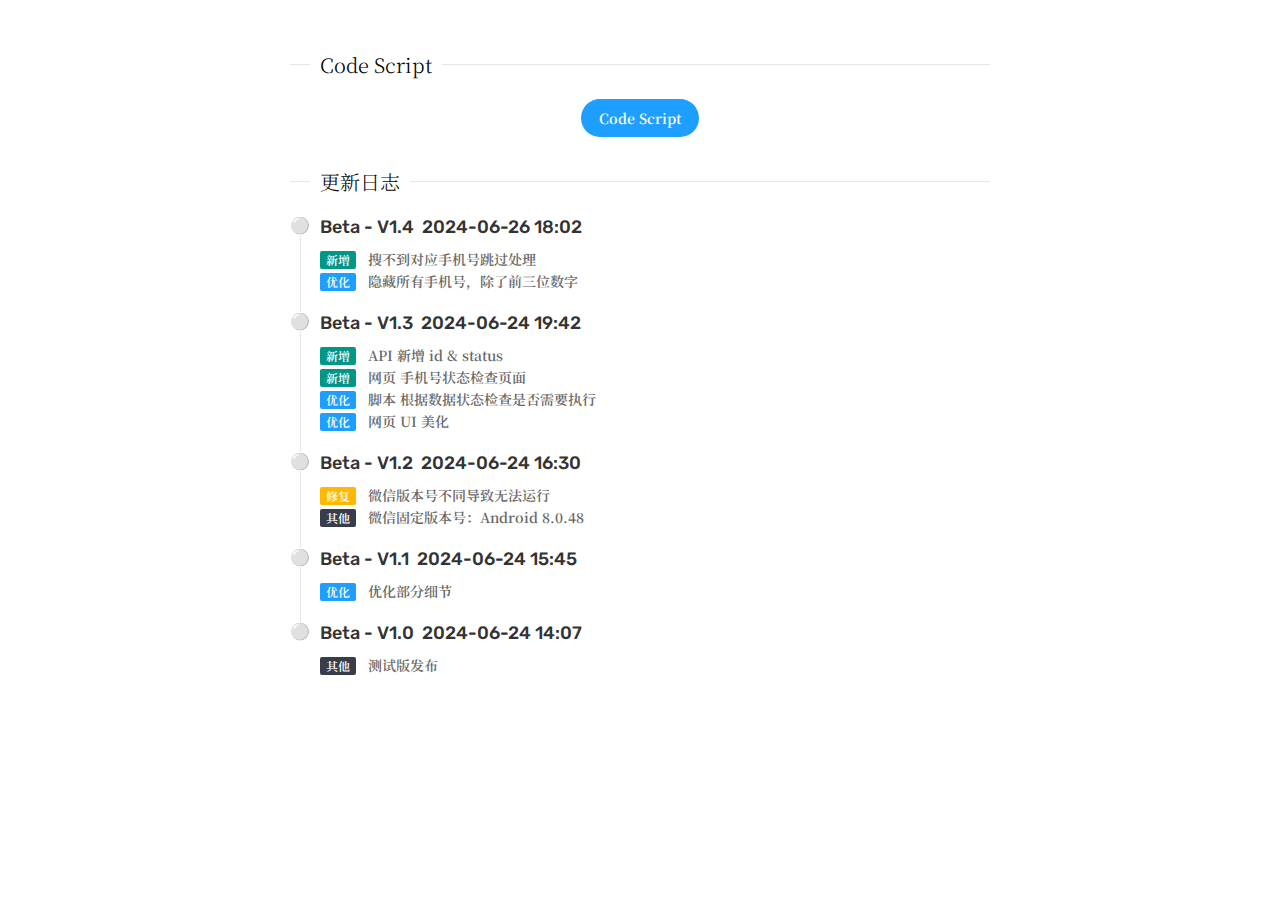
==== index.html @ 69a5a699 "First pushed" ====
<!--
Update Log
 -->
 <!DOCTYPE html>
<html>
<head>
  <meta charset="utf-8">
  <title>CodeScript - 更新日志</title>
  <meta name="renderer" content="webkit">
  <meta http-equiv="X-UA-Compatible" content="IE=edge,chrome=1">
  <meta name="viewport" content="width=device-width, initial-scale=1, maximum-scale=1">
  <link rel="stylesheet" href="css/style.css">
  <link rel="stylesheet" href="css/layui.css" media="all">
  <link rel="shortcut icon" type="image/x-icon" href="favicon.ico" />
</head>
<body style="padding:20px;max-width:700px;margin:0 auto;">
<fieldset class="layui-elem-field layui-field-title" style="margin-top: 30px;">
  <legend class="title">Code Script</legend>
</fieldset>

<center>
<a href="#"><button type="button" class="layui-btn layui-btn-normal layui-btn-radius">Code Script</button></a><br>
</center>

<fieldset class="layui-elem-field layui-field-title" style="margin-top: 30px;">
  <legend>更新日志</legend>
</fieldset>

<ul class="layui-timeline">
    <li class="layui-timeline-item"><i class="layui-icon layui-timeline-axis">⚪</i><div class="layui-timeline-content layui-text"><h3 class="layui-timeline-title">Beta - V1.4&nbsp;&nbsp;2024-06-26 18:02</h3><span class="layui-badge layui-bg-green">新增</span> &nbsp;&nbsp;搜不到对应手机号跳过处理<br><span class="layui-badge layui-bg-blue">优化</span> &nbsp;&nbsp;隐藏所有手机号，除了前三位数字</div></li>

    <li class="layui-timeline-item"><i class="layui-icon layui-timeline-axis">⚪</i><div class="layui-timeline-content layui-text"><h3 class="layui-timeline-title">Beta - V1.3&nbsp;&nbsp;2024-06-24 19:42</h3><span class="layui-badge layui-bg-green">新增</span> &nbsp;&nbsp;API 新增 id & status<br><span class="layui-badge layui-bg-green">新增</span> &nbsp;&nbsp;网页 手机号状态检查页面<br><span class="layui-badge layui-bg-blue">优化</span> &nbsp;&nbsp;脚本 根据数据状态检查是否需要执行<br><span class="layui-badge layui-bg-blue">优化</span> &nbsp;&nbsp;网页 UI 美化</div></li>
    
    <li class="layui-timeline-item"><i class="layui-icon layui-timeline-axis">⚪</i><div class="layui-timeline-content layui-text"><h3 class="layui-timeline-title">Beta - V1.2&nbsp;&nbsp;2024-06-24 16:30</h3><span class="layui-badge layui-bg-orange">修复</span> &nbsp;&nbsp;微信版本号不同导致无法运行<br><span class="layui-badge layui-bg-black">其他</span> &nbsp;&nbsp;微信固定版本号：Android 8.0.48</div></li>

    <li class="layui-timeline-item"><i class="layui-icon layui-timeline-axis">⚪</i><div class="layui-timeline-content layui-text"><h3 class="layui-timeline-title">Beta - V1.1&nbsp;&nbsp;2024-06-24 15:45</h3><span class="layui-badge layui-bg-blue">优化</span> &nbsp;&nbsp;优化部分细节</div></li>

    <li class="layui-timeline-item"><i class="layui-icon layui-timeline-axis">⚪</i><div class="layui-timeline-content layui-text"><h3 class="layui-timeline-title">Beta - V1.0&nbsp;&nbsp;2024-06-24 14:07</h3><span class="layui-badge layui-bg-black">其他</span> &nbsp;&nbsp;测试版发布</div></li>
</ul>

<script src="js/layui.js" charset="utf-8"></script>
</body>
</html>
---- css/style.css ----
@import url('https://fonts.googleapis.com/css2?family=Poppins:ital,wght@0,100;0,200;0,300;0,400;0,500;0,600;0,700;0,800;0,900;1,100;1,200;1,300;1,400;1,500;1,600;1,700;1,800;1,900&display=swap');
@import url('https://fonts.googleapis.com/css2?family=Rubik:ital,wght@0,300..900;1,300..900&display=swap');
@import url('https://fonts.googleapis.com/css2?family=Noto+Serif+SC:wght@200..900&family=Rubik:ital,wght@0,300..900;1,300..900&display=swap');

.layui-timeline-title{
    font-family: "Rubik", sans-serif;
    font-optical-sizing: auto;
    font-style: normal;
    }

*{
    font-family: "Noto Serif SC", serif;
    font-optical-sizing: auto;
    font-weight: 600;
    font-style: normal;
}
---- css/layui.css ----
/** layui-v2.5.5 MIT License By https://www.layui.com */
.layui-inline,img{display:inline-block;vertical-align:middle}h1,h2,h3,h4,h5,h6{font-weight:400}.layui-edge,.layui-header,.layui-inline,.layui-main{position:relative}.layui-body,.layui-edge,.layui-elip{overflow:hidden}.layui-btn,.layui-edge,.layui-inline,img{vertical-align:middle}.layui-btn,.layui-disabled,.layui-icon,.layui-unselect{-moz-user-select:none;-webkit-user-select:none;-ms-user-select:none}.layui-elip,.layui-form-checkbox span,.layui-form-pane .layui-form-label{text-overflow:ellipsis;white-space:nowrap}.layui-breadcrumb,.layui-tree-btnGroup{visibility:hidden}blockquote,body,button,dd,div,dl,dt,form,h1,h2,h3,h4,h5,h6,input,li,ol,p,pre,td,textarea,th,ul{margin:0;padding:0;-webkit-tap-highlight-color:rgba(0,0,0,0)}a:active,a:hover{outline:0}img{border:none}li{list-style:none}table{border-collapse:collapse;border-spacing:0}h4,h5,h6{font-size:100%}button,input,optgroup,option,select,textarea{font-family:inherit;font-size:inherit;font-style:inherit;font-weight:inherit;outline:0}pre{white-space:pre-wrap;white-space:-moz-pre-wrap;white-space:-pre-wrap;white-space:-o-pre-wrap;word-wrap:break-word}body{line-height:24px;font:14px Helvetica Neue,Helvetica,PingFang SC,Tahoma,Arial,sans-serif}hr{height:1px;margin:10px 0;border:0;clear:both}a{color:#333;text-decoration:none}a:hover{color:#777}a cite{font-style:normal;*cursor:pointer}.layui-border-box,.layui-border-box *{box-sizing:border-box}.layui-box,.layui-box *{box-sizing:content-box}.layui-clear{clear:both;*zoom:1}.layui-clear:after{content:'\20';clear:both;*zoom:1;display:block;height:0}.layui-inline{*display:inline;*zoom:1}.layui-edge{display:inline-block;width:0;height:0;border-width:6px;border-style:dashed;border-color:transparent}.layui-edge-top{top:-4px;border-bottom-color:#999;border-bottom-style:solid}.layui-edge-right{border-left-color:#999;border-left-style:solid}.layui-edge-bottom{top:2px;border-top-color:#999;border-top-style:solid}.layui-edge-left{border-right-color:#999;border-right-style:solid}.layui-disabled,.layui-disabled:hover{color:#d2d2d2!important;cursor:not-allowed!important}.layui-circle{border-radius:100%}.layui-show{display:block!important}.layui-hide{display:none!important}@font-face{font-family:layui-icon;src:url(../fonts/iconfont.eot);src:url(../fonts/iconfont.eot#iefix) format('embedded-opentype'),url(../fonts/iconfont.woff2) format('woff2'),url(../fonts/iconfont.woff) format('woff'),url(../fonts/iconfont.ttf) format('truetype'),url(../images/iconfont.svg#layui-icon) format('svg')}.layui-icon{font-family:layui-icon!important;font-size:16px;font-style:normal;-webkit-font-smoothing:antialiased;-moz-osx-font-smoothing:grayscale}.layui-icon-reply-fill:before{content:"\e611"}.layui-icon-set-fill:before{content:"\e614"}.layui-icon-menu-fill:before{content:"\e60f"}.layui-icon-search:before{content:"\e615"}.layui-icon-share:before{content:"\e641"}.layui-icon-set-sm:before{content:"\e620"}.layui-icon-engine:before{content:"\e628"}.layui-icon-close:before{content:"\1006"}.layui-icon-close-fill:before{content:"\1007"}.layui-icon-chart-screen:before{content:"\e629"}.layui-icon-star:before{content:"\e600"}.layui-icon-circle-dot:before{content:"\e617"}.layui-icon-chat:before{content:"\e606"}.layui-icon-release:before{content:"\e609"}.layui-icon-list:before{content:"\e60a"}.layui-icon-chart:before{content:"\e62c"}.layui-icon-ok-circle:before{content:"\1005"}.layui-icon-layim-theme:before{content:"\e61b"}.layui-icon-table:before{content:"\e62d"}.layui-icon-right:before{content:"\e602"}.layui-icon-left:before{content:"\e603"}.layui-icon-cart-simple:before{content:"\e698"}.layui-icon-face-cry:before{content:"\e69c"}.layui-icon-face-smile:before{content:"\e6af"}.layui-icon-survey:before{content:"\e6b2"}.layui-icon-tree:before{content:"\e62e"}.layui-icon-upload-circle:before{content:"\e62f"}.layui-icon-add-circle:before{content:"\e61f"}.layui-icon-download-circle:before{content:"\e601"}.layui-icon-templeate-1:before{content:"\e630"}.layui-icon-util:before{content:"\e631"}.layui-icon-face-surprised:before{content:"\e664"}.layui-icon-edit:before{content:"\e642"}.layui-icon-speaker:before{content:"\e645"}.layui-icon-down:before{content:"\e61a"}.layui-icon-file:before{content:"\e621"}.layui-icon-layouts:before{content:"\e632"}.layui-icon-rate-half:before{content:"\e6c9"}.layui-icon-add-circle-fine:before{content:"\e608"}.layui-icon-prev-circle:before{content:"\e633"}.layui-icon-read:before{content:"\e705"}.layui-icon-404:before{content:"\e61c"}.layui-icon-carousel:before{content:"\e634"}.layui-icon-help:before{content:"\e607"}.layui-icon-code-circle:before{content:"\e635"}.layui-icon-water:before{content:"\e636"}.layui-icon-username:before{content:"\e66f"}.layui-icon-find-fill:before{content:"\e670"}.layui-icon-about:before{content:"\e60b"}.layui-icon-location:before{content:"\e715"}.layui-icon-up:before{content:"\e619"}.layui-icon-pause:before{content:"\e651"}.layui-icon-date:before{content:"\e637"}.layui-icon-layim-uploadfile:before{content:"\e61d"}.layui-icon-delete:before{content:"\e640"}.layui-icon-play:before{content:"\e652"}.layui-icon-top:before{content:"\e604"}.layui-icon-friends:before{content:"\e612"}.layui-icon-refresh-3:before{content:"\e9aa"}.layui-icon-ok:before{content:"\e605"}.layui-icon-layer:before{content:"\e638"}.layui-icon-face-smile-fine:before{content:"\e60c"}.layui-icon-dollar:before{content:"\e659"}.layui-icon-group:before{content:"\e613"}.layui-icon-layim-download:before{content:"\e61e"}.layui-icon-picture-fine:before{content:"\e60d"}.layui-icon-link:before{content:"\e64c"}.layui-icon-diamond:before{content:"\e735"}.layui-icon-log:before{content:"\e60e"}.layui-icon-rate-solid:before{content:"\e67a"}.layui-icon-fonts-del:before{content:"\e64f"}.layui-icon-unlink:before{content:"\e64d"}.layui-icon-fonts-clear:before{content:"\e639"}.layui-icon-triangle-r:before{content:"\e623"}.layui-icon-circle:before{content:"\e63f"}.layui-icon-radio:before{content:"\e643"}.layui-icon-align-center:before{content:"\e647"}.layui-icon-align-right:before{content:"\e648"}.layui-icon-align-left:before{content:"\e649"}.layui-icon-loading-1:before{content:"\e63e"}.layui-icon-return:before{content:"\e65c"}.layui-icon-fonts-strong:before{content:"\e62b"}.layui-icon-upload:before{content:"\e67c"}.layui-icon-dialogue:before{content:"\e63a"}.layui-icon-video:before{content:"\e6ed"}.layui-icon-headset:before{content:"\e6fc"}.layui-icon-cellphone-fine:before{content:"\e63b"}.layui-icon-add-1:before{content:"\e654"}.layui-icon-face-smile-b:before{content:"\e650"}.layui-icon-fonts-html:before{content:"\e64b"}.layui-icon-form:before{content:"\e63c"}.layui-icon-cart:before{content:"\e657"}.layui-icon-camera-fill:before{content:"\e65d"}.layui-icon-tabs:before{content:"\e62a"}.layui-icon-fonts-code:before{content:"\e64e"}.layui-icon-fire:before{content:"\e756"}.layui-icon-set:before{content:"\e716"}.layui-icon-fonts-u:before{content:"\e646"}.layui-icon-triangle-d:before{content:"\e625"}.layui-icon-tips:before{content:"\e702"}.layui-icon-picture:before{content:"\e64a"}.layui-icon-more-vertical:before{content:"\e671"}.layui-icon-flag:before{content:"\e66c"}.layui-icon-loading:before{content:"\e63d"}.layui-icon-fonts-i:before{content:"\e644"}.layui-icon-refresh-1:before{content:"\e666"}.layui-icon-rmb:before{content:"\e65e"}.layui-icon-home:before{content:"\e68e"}.layui-icon-user:before{content:"\e770"}.layui-icon-notice:before{content:"\e667"}.layui-icon-login-weibo:before{content:"\e675"}.layui-icon-voice:before{content:"\e688"}.layui-icon-upload-drag:before{content:"\e681"}.layui-icon-login-qq:before{content:"\e676"}.layui-icon-snowflake:before{content:"\e6b1"}.layui-icon-file-b:before{content:"\e655"}.layui-icon-template:before{content:"\e663"}.layui-icon-auz:before{content:"\e672"}.layui-icon-console:before{content:"\e665"}.layui-icon-app:before{content:"\e653"}.layui-icon-prev:before{content:"\e65a"}.layui-icon-website:before{content:"\e7ae"}.layui-icon-next:before{content:"\e65b"}.layui-icon-component:before{content:"\e857"}.layui-icon-more:before{content:"\e65f"}.layui-icon-login-wechat:before{content:"\e677"}.layui-icon-shrink-right:before{content:"\e668"}.layui-icon-spread-left:before{content:"\e66b"}.layui-icon-camera:before{content:"\e660"}.layui-icon-note:before{content:"\e66e"}.layui-icon-refresh:before{content:"\e669"}.layui-icon-female:before{content:"\e661"}.layui-icon-male:before{content:"\e662"}.layui-icon-password:before{content:"\e673"}.layui-icon-senior:before{content:"\e674"}.layui-icon-theme:before{content:"\e66a"}.layui-icon-tread:before{content:"\e6c5"}.layui-icon-praise:before{content:"\e6c6"}.layui-icon-star-fill:before{content:"\e658"}.layui-icon-rate:before{content:"\e67b"}.layui-icon-template-1:before{content:"\e656"}.layui-icon-vercode:before{content:"\e679"}.layui-icon-cellphone:before{content:"\e678"}.layui-icon-screen-full:before{content:"\e622"}.layui-icon-screen-restore:before{content:"\e758"}.layui-icon-cols:before{content:"\e610"}.layui-icon-export:before{content:"\e67d"}.layui-icon-print:before{content:"\e66d"}.layui-icon-slider:before{content:"\e714"}.layui-icon-addition:before{content:"\e624"}.layui-icon-subtraction:before{content:"\e67e"}.layui-icon-service:before{content:"\e626"}.layui-icon-transfer:before{content:"\e691"}.layui-main{width:1140px;margin:0 auto}.layui-header{z-index:1000;height:60px}.layui-header a:hover{transition:all .5s;-webkit-transition:all .5s}.layui-side{position:fixed;left:0;top:0;bottom:0;z-index:999;width:200px;overflow-x:hidden}.layui-side-scroll{position:relative;width:220px;height:100%;overflow-x:hidden}.layui-body{position:absolute;left:200px;right:0;top:0;bottom:0;z-index:998;width:auto;overflow-y:auto;box-sizing:border-box}.layui-layout-body{overflow:hidden}.layui-layout-admin .layui-header{background-color:#23262E}.layui-layout-admin .layui-side{top:60px;width:200px;overflow-x:hidden}.layui-layout-admin .layui-body{position:fixed;top:60px;bottom:44px}.layui-layout-admin .layui-main{width:auto;margin:0 15px}.layui-layout-admin .layui-footer{position:fixed;left:200px;right:0;bottom:0;height:44px;line-height:44px;padding:0 15px;background-color:#eee}.layui-layout-admin .layui-logo{position:absolute;left:0;top:0;width:200px;height:100%;line-height:60px;text-align:center;color:#009688;font-size:16px}.layui-layout-admin .layui-header .layui-nav{background:0 0}.layui-layout-left{position:absolute!important;left:200px;top:0}.layui-layout-right{position:absolute!important;right:0;top:0}.layui-container{position:relative;margin:0 auto;padding:0 15px;box-sizing:border-box}.layui-fluid{position:relative;margin:0 auto;padding:0 15px}.layui-row:after,.layui-row:before{content:'';display:block;clear:both}.layui-col-lg1,.layui-col-lg10,.layui-col-lg11,.layui-col-lg12,.layui-col-lg2,.layui-col-lg3,.layui-col-lg4,.layui-col-lg5,.layui-col-lg6,.layui-col-lg7,.layui-col-lg8,.layui-col-lg9,.layui-col-md1,.layui-col-md10,.layui-col-md11,.layui-col-md12,.layui-col-md2,.layui-col-md3,.layui-col-md4,.layui-col-md5,.layui-col-md6,.layui-col-md7,.layui-col-md8,.layui-col-md9,.layui-col-sm1,.layui-col-sm10,.layui-col-sm11,.layui-col-sm12,.layui-col-sm2,.layui-col-sm3,.layui-col-sm4,.layui-col-sm5,.layui-col-sm6,.layui-col-sm7,.layui-col-sm8,.layui-col-sm9,.layui-col-xs1,.layui-col-xs10,.layui-col-xs11,.layui-col-xs12,.layui-col-xs2,.layui-col-xs3,.layui-col-xs4,.layui-col-xs5,.layui-col-xs6,.layui-col-xs7,.layui-col-xs8,.layui-col-xs9{position:relative;display:block;box-sizing:border-box}.layui-col-xs1,.layui-col-xs10,.layui-col-xs11,.layui-col-xs12,.layui-col-xs2,.layui-col-xs3,.layui-col-xs4,.layui-col-xs5,.layui-col-xs6,.layui-col-xs7,.layui-col-xs8,.layui-col-xs9{float:left}.layui-col-xs1{width:8.33333333%}.layui-col-xs2{width:16.66666667%}.layui-col-xs3{width:25%}.layui-col-xs4{width:33.33333333%}.layui-col-xs5{width:41.66666667%}.layui-col-xs6{width:50%}.layui-col-xs7{width:58.33333333%}.layui-col-xs8{width:66.66666667%}.layui-col-xs9{width:75%}.layui-col-xs10{width:83.33333333%}.layui-col-xs11{width:91.66666667%}.layui-col-xs12{width:100%}.layui-col-xs-offset1{margin-left:8.33333333%}.layui-col-xs-offset2{margin-left:16.66666667%}.layui-col-xs-offset3{margin-left:25%}.layui-col-xs-offset4{margin-left:33.33333333%}.layui-col-xs-offset5{margin-left:41.66666667%}.layui-col-xs-offset6{margin-left:50%}.layui-col-xs-offset7{margin-left:58.33333333%}.layui-col-xs-offset8{margin-left:66.66666667%}.layui-col-xs-offset9{margin-left:75%}.layui-col-xs-offset10{margin-left:83.33333333%}.layui-col-xs-offset11{margin-left:91.66666667%}.layui-col-xs-offset12{margin-left:100%}@media screen and (max-width:768px){.layui-hide-xs{display:none!important}.layui-show-xs-block{display:block!important}.layui-show-xs-inline{display:inline!important}.layui-show-xs-inline-block{display:inline-block!important}}@media screen and (min-width:768px){.layui-container{width:750px}.layui-hide-sm{display:none!important}.layui-show-sm-block{display:block!important}.layui-show-sm-inline{display:inline!important}.layui-show-sm-inline-block{display:inline-block!important}.layui-col-sm1,.layui-col-sm10,.layui-col-sm11,.layui-col-sm12,.layui-col-sm2,.layui-col-sm3,.layui-col-sm4,.layui-col-sm5,.layui-col-sm6,.layui-col-sm7,.layui-col-sm8,.layui-col-sm9{float:left}.layui-col-sm1{width:8.33333333%}.layui-col-sm2{width:16.66666667%}.layui-col-sm3{width:25%}.layui-col-sm4{width:33.33333333%}.layui-col-sm5{width:41.66666667%}.layui-col-sm6{width:50%}.layui-col-sm7{width:58.33333333%}.layui-col-sm8{width:66.66666667%}.layui-col-sm9{width:75%}.layui-col-sm10{width:83.33333333%}.layui-col-sm11{width:91.66666667%}.layui-col-sm12{width:100%}.layui-col-sm-offset1{margin-left:8.33333333%}.layui-col-sm-offset2{margin-left:16.66666667%}.layui-col-sm-offset3{margin-left:25%}.layui-col-sm-offset4{margin-left:33.33333333%}.layui-col-sm-offset5{margin-left:41.66666667%}.layui-col-sm-offset6{margin-left:50%}.layui-col-sm-offset7{margin-left:58.33333333%}.layui-col-sm-offset8{margin-left:66.66666667%}.layui-col-sm-offset9{margin-left:75%}.layui-col-sm-offset10{margin-left:83.33333333%}.layui-col-sm-offset11{margin-left:91.66666667%}.layui-col-sm-offset12{margin-left:100%}}@media screen and (min-width:992px){.layui-container{width:970px}.layui-hide-md{display:none!important}.layui-show-md-block{display:block!important}.layui-show-md-inline{display:inline!important}.layui-show-md-inline-block{display:inline-block!important}.layui-col-md1,.layui-col-md10,.layui-col-md11,.layui-col-md12,.layui-col-md2,.layui-col-md3,.layui-col-md4,.layui-col-md5,.layui-col-md6,.layui-col-md7,.layui-col-md8,.layui-col-md9{float:left}.layui-col-md1{width:8.33333333%}.layui-col-md2{width:16.66666667%}.layui-col-md3{width:25%}.layui-col-md4{width:33.33333333%}.layui-col-md5{width:41.66666667%}.layui-col-md6{width:50%}.layui-col-md7{width:58.33333333%}.layui-col-md8{width:66.66666667%}.layui-col-md9{width:75%}.layui-col-md10{width:83.33333333%}.layui-col-md11{width:91.66666667%}.layui-col-md12{width:100%}.layui-col-md-offset1{margin-left:8.33333333%}.layui-col-md-offset2{margin-left:16.66666667%}.layui-col-md-offset3{margin-left:25%}.layui-col-md-offset4{margin-left:33.33333333%}.layui-col-md-offset5{margin-left:41.66666667%}.layui-col-md-offset6{margin-left:50%}.layui-col-md-offset7{margin-left:58.33333333%}.layui-col-md-offset8{margin-left:66.66666667%}.layui-col-md-offset9{margin-left:75%}.layui-col-md-offset10{margin-left:83.33333333%}.layui-col-md-offset11{margin-left:91.66666667%}.layui-col-md-offset12{margin-left:100%}}@media screen and (min-width:1200px){.layui-container{width:1170px}.layui-hide-lg{display:none!important}.layui-show-lg-block{display:block!important}.layui-show-lg-inline{display:inline!important}.layui-show-lg-inline-block{display:inline-block!important}.layui-col-lg1,.layui-col-lg10,.layui-col-lg11,.layui-col-lg12,.layui-col-lg2,.layui-col-lg3,.layui-col-lg4,.layui-col-lg5,.layui-col-lg6,.layui-col-lg7,.layui-col-lg8,.layui-col-lg9{float:left}.layui-col-lg1{width:8.33333333%}.layui-col-lg2{width:16.66666667%}.layui-col-lg3{width:25%}.layui-col-lg4{width:33.33333333%}.layui-col-lg5{width:41.66666667%}.layui-col-lg6{width:50%}.layui-col-lg7{width:58.33333333%}.layui-col-lg8{width:66.66666667%}.layui-col-lg9{width:75%}.layui-col-lg10{width:83.33333333%}.layui-col-lg11{width:91.66666667%}.layui-col-lg12{width:100%}.layui-col-lg-offset1{margin-left:8.33333333%}.layui-col-lg-offset2{margin-left:16.66666667%}.layui-col-lg-offset3{margin-left:25%}.layui-col-lg-offset4{margin-left:33.33333333%}.layui-col-lg-offset5{margin-left:41.66666667%}.layui-col-lg-offset6{margin-left:50%}.layui-col-lg-offset7{margin-left:58.33333333%}.layui-col-lg-offset8{margin-left:66.66666667%}.layui-col-lg-offset9{margin-left:75%}.layui-col-lg-offset10{margin-left:83.33333333%}.layui-col-lg-offset11{margin-left:91.66666667%}.layui-col-lg-offset12{margin-left:100%}}.layui-col-space1{margin:-.5px}.layui-col-space1>*{padding:.5px}.layui-col-space3{margin:-1.5px}.layui-col-space3>*{padding:1.5px}.layui-col-space5{margin:-2.5px}.layui-col-space5>*{padding:2.5px}.layui-col-space8{margin:-3.5px}.layui-col-space8>*{padding:3.5px}.layui-col-space10{margin:-5px}.layui-col-space10>*{padding:5px}.layui-col-space12{margin:-6px}.layui-col-space12>*{padding:6px}.layui-col-space15{margin:-7.5px}.layui-col-space15>*{padding:7.5px}.layui-col-space18{margin:-9px}.layui-col-space18>*{padding:9px}.layui-col-space20{margin:-10px}.layui-col-space20>*{padding:10px}.layui-col-space22{margin:-11px}.layui-col-space22>*{padding:11px}.layui-col-space25{margin:-12.5px}.layui-col-space25>*{padding:12.5px}.layui-col-space30{margin:-15px}.layui-col-space30>*{padding:15px}.layui-btn,.layui-input,.layui-select,.layui-textarea,.layui-upload-button{outline:0;-webkit-appearance:none;transition:all .3s;-webkit-transition:all .3s;box-sizing:border-box}.layui-elem-quote{margin-bottom:10px;padding:15px;line-height:22px;border-left:5px solid #009688;border-radius:0 2px 2px 0;background-color:#f2f2f2}.layui-quote-nm{border-style:solid;border-width:1px 1px 1px 5px;background:0 0}.layui-elem-field{margin-bottom:10px;padding:0;border-width:1px;border-style:solid}.layui-elem-field legend{margin-left:20px;padding:0 10px;font-size:20px;font-weight:300}.layui-field-title{margin:10px 0 20px;border-width:1px 0 0}.layui-field-box{padding:10px 15px}.layui-field-title .layui-field-box{padding:10px 0}.layui-progress{position:relative;height:6px;border-radius:20px;background-color:#e2e2e2}.layui-progress-bar{position:absolute;left:0;top:0;width:0;max-width:100%;height:6px;border-radius:20px;text-align:right;background-color:#5FB878;transition:all .3s;-webkit-transition:all .3s}.layui-progress-big,.layui-progress-big .layui-progress-bar{height:18px;line-height:18px}.layui-progress-text{position:relative;top:-20px;line-height:18px;font-size:12px;color:#666}.layui-progress-big .layui-progress-text{position:static;padding:0 10px;color:#fff}.layui-collapse{border-width:1px;border-style:solid;border-radius:2px}.layui-colla-content,.layui-colla-item{border-top-width:1px;border-top-style:solid}.layui-colla-item:first-child{border-top:none}.layui-colla-title{position:relative;height:42px;line-height:42px;padding:0 15px 0 35px;color:#333;background-color:#f2f2f2;cursor:pointer;font-size:14px;overflow:hidden}.layui-colla-content{display:none;padding:10px 15px;line-height:22px;color:#666}.layui-colla-icon{position:absolute;left:15px;top:0;font-size:14px}.layui-card{margin-bottom:15px;border-radius:2px;background-color:#fff;box-shadow:0 1px 2px 0 rgba(0,0,0,.05)}.layui-card:last-child{margin-bottom:0}.layui-card-header{position:relative;height:42px;line-height:42px;padding:0 15px;border-bottom:1px solid #f6f6f6;color:#333;border-radius:2px 2px 0 0;font-size:14px}.layui-bg-black,.layui-bg-blue,.layui-bg-cyan,.layui-bg-green,.layui-bg-orange,.layui-bg-red{color:#fff!important}.layui-card-body{position:relative;padding:10px 15px;line-height:24px}.layui-card-body[pad15]{padding:15px}.layui-card-body[pad20]{padding:20px}.layui-card-body .layui-table{margin:5px 0}.layui-card .layui-tab{margin:0}.layui-panel-window{position:relative;padding:15px;border-radius:0;border-top:5px solid #E6E6E6;background-color:#fff}.layui-auxiliar-moving{position:fixed;left:0;right:0;top:0;bottom:0;width:100%;height:100%;background:0 0;z-index:9999999999}.layui-form-label,.layui-form-mid,.layui-form-select,.layui-input-block,.layui-input-inline,.layui-textarea{position:relative}.layui-bg-red{background-color:#FF5722!important}.layui-bg-orange{background-color:#FFB800!important}.layui-bg-green{background-color:#009688!important}.layui-bg-cyan{background-color:#2F4056!important}.layui-bg-blue{background-color:#1E9FFF!important}.layui-bg-black{background-color:#393D49!important}.layui-bg-gray{background-color:#eee!important;color:#666!important}.layui-badge-rim,.layui-colla-content,.layui-colla-item,.layui-collapse,.layui-elem-field,.layui-form-pane .layui-form-item[pane],.layui-form-pane .layui-form-label,.layui-input,.layui-layedit,.layui-layedit-tool,.layui-quote-nm,.layui-select,.layui-tab-bar,.layui-tab-card,.layui-tab-title,.layui-tab-title .layui-this:after,.layui-textarea{border-color:#e6e6e6}.layui-timeline-item:before,hr{background-color:#e6e6e6}.layui-text{line-height:22px;font-size:14px;color:#666}.layui-text h1,.layui-text h2,.layui-text h3{font-weight:500;color:#333}.layui-text h1{font-size:30px}.layui-text h2{font-size:24px}.layui-text h3{font-size:18px}.layui-text a:not(.layui-btn){color:#01AAED}.layui-text a:not(.layui-btn):hover{text-decoration:underline}.layui-text ul{padding:5px 0 5px 15px}.layui-text ul li{margin-top:5px;list-style-type:disc}.layui-text em,.layui-word-aux{color:#999!important;padding:0 5px!important}.layui-btn{display:inline-block;height:38px;line-height:38px;padding:0 18px;background-color:#009688;color:#fff;white-space:nowrap;text-align:center;font-size:14px;border:none;border-radius:2px;cursor:pointer}.layui-btn:hover{opacity:.8;filter:alpha(opacity=80);color:#fff}.layui-btn:active{opacity:1;filter:alpha(opacity=100)}.layui-btn+.layui-btn{margin-left:10px}.layui-btn-container{font-size:0}.layui-btn-container .layui-btn{margin-right:10px;margin-bottom:10px}.layui-btn-container .layui-btn+.layui-btn{margin-left:0}.layui-table .layui-btn-container .layui-btn{margin-bottom:9px}.layui-btn-radius{border-radius:100px}.layui-btn .layui-icon{margin-right:3px;font-size:18px;vertical-align:bottom;vertical-align:middle\9}.layui-btn-primary{border:1px solid #C9C9C9;background-color:#fff;color:#555}.layui-btn-primary:hover{border-color:#009688;color:#333}.layui-btn-normal{background-color:#1E9FFF}.layui-btn-warm{background-color:#FFB800}.layui-btn-danger{background-color:#FF5722}.layui-btn-checked{background-color:#5FB878}.layui-btn-disabled,.layui-btn-disabled:active,.layui-btn-disabled:hover{border:1px solid #e6e6e6;background-color:#FBFBFB;color:#C9C9C9;cursor:not-allowed;opacity:1}.layui-btn-lg{height:44px;line-height:44px;padding:0 25px;font-size:16px}.layui-btn-sm{height:30px;line-height:30px;padding:0 10px;font-size:12px}.layui-btn-sm i{font-size:16px!important}.layui-btn-xs{height:22px;line-height:22px;padding:0 5px;font-size:12px}.layui-btn-xs i{font-size:14px!important}.layui-btn-group{display:inline-block;vertical-align:middle;font-size:0}.layui-btn-group .layui-btn{margin-left:0!important;margin-right:0!important;border-left:1px solid rgba(255,255,255,.5);border-radius:0}.layui-btn-group .layui-btn-primary{border-left:none}.layui-btn-group .layui-btn-primary:hover{border-color:#C9C9C9;color:#009688}.layui-btn-group .layui-btn:first-child{border-left:none;border-radius:2px 0 0 2px}.layui-btn-group .layui-btn-primary:first-child{border-left:1px solid #c9c9c9}.layui-btn-group .layui-btn:last-child{border-radius:0 2px 2px 0}.layui-btn-group .layui-btn+.layui-btn{margin-left:0}.layui-btn-group+.layui-btn-group{margin-left:10px}.layui-btn-fluid{width:100%}.layui-input,.layui-select,.layui-textarea{height:38px;line-height:1.3;line-height:38px\9;border-width:1px;border-style:solid;background-color:#fff;border-radius:2px}.layui-input::-webkit-input-placeholder,.layui-select::-webkit-input-placeholder,.layui-textarea::-webkit-input-placeholder{line-height:1.3}.layui-input,.layui-textarea{display:block;width:100%;padding-left:10px}.layui-input:hover,.layui-textarea:hover{border-color:#D2D2D2!important}.layui-input:focus,.layui-textarea:focus{border-color:#C9C9C9!important}.layui-textarea{min-height:100px;height:auto;line-height:20px;padding:6px 10px;resize:vertical}.layui-select{padding:0 10px}.layui-form input[type=checkbox],.layui-form input[type=radio],.layui-form select{display:none}.layui-form [lay-ignore]{display:initial}.layui-form-item{margin-bottom:15px;clear:both;*zoom:1}.layui-form-item:after{content:'\20';clear:both;*zoom:1;display:block;height:0}.layui-form-label{float:left;display:block;padding:9px 15px;width:80px;font-weight:400;line-height:20px;text-align:right}.layui-form-label-col{display:block;float:none;padding:9px 0;line-height:20px;text-align:left}.layui-form-item .layui-inline{margin-bottom:5px;margin-right:10px}.layui-input-block{margin-left:110px;min-height:36px}.layui-input-inline{display:inline-block;vertical-align:middle}.layui-form-item .layui-input-inline{float:left;width:190px;margin-right:10px}.layui-form-text .layui-input-inline{width:auto}.layui-form-mid{float:left;display:block;padding:9px 0!important;line-height:20px;margin-right:10px}.layui-form-danger+.layui-form-select .layui-input,.layui-form-danger:focus{border-color:#FF5722!important}.layui-form-select .layui-input{padding-right:30px;cursor:pointer}.layui-form-select .layui-edge{position:absolute;right:10px;top:50%;margin-top:-3px;cursor:pointer;border-width:6px;border-top-color:#c2c2c2;border-top-style:solid;transition:all .3s;-webkit-transition:all .3s}.layui-form-select dl{display:none;position:absolute;left:0;top:42px;padding:5px 0;z-index:899;min-width:100%;border:1px solid #d2d2d2;max-height:300px;overflow-y:auto;background-color:#fff;border-radius:2px;box-shadow:0 2px 4px rgba(0,0,0,.12);box-sizing:border-box}.layui-form-select dl dd,.layui-form-select dl dt{padding:0 10px;line-height:36px;white-space:nowrap;overflow:hidden;text-overflow:ellipsis}.layui-form-select dl dt{font-size:12px;color:#999}.layui-form-select dl dd{cursor:pointer}.layui-form-select dl dd:hover{background-color:#f2f2f2;-webkit-transition:.5s all;transition:.5s all}.layui-form-select .layui-select-group dd{padding-left:20px}.layui-form-select dl dd.layui-select-tips{padding-left:10px!important;color:#999}.layui-form-select dl dd.layui-this{background-color:#5FB878;color:#fff}.layui-form-checkbox,.layui-form-select dl dd.layui-disabled{background-color:#fff}.layui-form-selected dl{display:block}.layui-form-checkbox,.layui-form-checkbox *,.layui-form-switch{display:inline-block;vertical-align:middle}.layui-form-selected .layui-edge{margin-top:-9px;-webkit-transform:rotate(180deg);transform:rotate(180deg);margin-top:-3px\9}:root .layui-form-selected .layui-edge{margin-top:-9px\0/IE9}.layui-form-selectup dl{top:auto;bottom:42px}.layui-select-none{margin:5px 0;text-align:center;color:#999}.layui-select-disabled .layui-disabled{border-color:#eee!important}.layui-select-disabled .layui-edge{border-top-color:#d2d2d2}.layui-form-checkbox{position:relative;height:30px;line-height:30px;margin-right:10px;padding-right:30px;cursor:pointer;font-size:0;-webkit-transition:.1s linear;transition:.1s linear;box-sizing:border-box}.layui-form-checkbox span{padding:0 10px;height:100%;font-size:14px;border-radius:2px 0 0 2px;background-color:#d2d2d2;color:#fff;overflow:hidden}.layui-form-checkbox:hover span{background-color:#c2c2c2}.layui-form-checkbox i{position:absolute;right:0;top:0;width:30px;height:28px;border:1px solid #d2d2d2;border-left:none;border-radius:0 2px 2px 0;color:#fff;font-size:20px;text-align:center}.layui-form-checkbox:hover i{border-color:#c2c2c2;color:#c2c2c2}.layui-form-checked,.layui-form-checked:hover{border-color:#5FB878}.layui-form-checked span,.layui-form-checked:hover span{background-color:#5FB878}.layui-form-checked i,.layui-form-checked:hover i{color:#5FB878}.layui-form-item .layui-form-checkbox{margin-top:4px}.layui-form-checkbox[lay-skin=primary]{height:auto!important;line-height:normal!important;min-width:18px;min-height:18px;border:none!important;margin-right:0;padding-left:28px;padding-right:0;background:0 0}.layui-form-checkbox[lay-skin=primary] span{padding-left:0;padding-right:15px;line-height:18px;background:0 0;color:#666}.layui-form-checkbox[lay-skin=primary] i{right:auto;left:0;width:16px;height:16px;line-height:16px;border:1px solid #d2d2d2;font-size:12px;border-radius:2px;background-color:#fff;-webkit-transition:.1s linear;transition:.1s linear}.layui-form-checkbox[lay-skin=primary]:hover i{border-color:#5FB878;color:#fff}.layui-form-checked[lay-skin=primary] i{border-color:#5FB878!important;background-color:#5FB878;color:#fff}.layui-checkbox-disbaled[lay-skin=primary] span{background:0 0!important;color:#c2c2c2}.layui-checkbox-disbaled[lay-skin=primary]:hover i{border-color:#d2d2d2}.layui-form-item .layui-form-checkbox[lay-skin=primary]{margin-top:10px}.layui-form-switch{position:relative;height:22px;line-height:22px;min-width:35px;padding:0 5px;margin-top:8px;border:1px solid #d2d2d2;border-radius:20px;cursor:pointer;background-color:#fff;-webkit-transition:.1s linear;transition:.1s linear}.layui-form-switch i{position:absolute;left:5px;top:3px;width:16px;height:16px;border-radius:20px;background-color:#d2d2d2;-webkit-transition:.1s linear;transition:.1s linear}.layui-form-switch em{position:relative;top:0;width:25px;margin-left:21px;padding:0!important;text-align:center!important;color:#999!important;font-style:normal!important;font-size:12px}.layui-form-onswitch{border-color:#5FB878;background-color:#5FB878}.layui-checkbox-disbaled,.layui-checkbox-disbaled i{border-color:#e2e2e2!important}.layui-form-onswitch i{left:100%;margin-left:-21px;background-color:#fff}.layui-form-onswitch em{margin-left:5px;margin-right:21px;color:#fff!important}.layui-checkbox-disbaled span{background-color:#e2e2e2!important}.layui-checkbox-disbaled:hover i{color:#fff!important}[lay-radio]{display:none}.layui-form-radio,.layui-form-radio *{display:inline-block;vertical-align:middle}.layui-form-radio{line-height:28px;margin:6px 10px 0 0;padding-right:10px;cursor:pointer;font-size:0}.layui-form-radio *{font-size:14px}.layui-form-radio>i{margin-right:8px;font-size:22px;color:#c2c2c2}.layui-form-radio>i:hover,.layui-form-radioed>i{color:#5FB878}.layui-radio-disbaled>i{color:#e2e2e2!important}.layui-form-pane .layui-form-label{width:110px;padding:8px 15px;height:38px;line-height:20px;border-width:1px;border-style:solid;border-radius:2px 0 0 2px;text-align:center;background-color:#FBFBFB;overflow:hidden;box-sizing:border-box}.layui-form-pane .layui-input-inline{margin-left:-1px}.layui-form-pane .layui-input-block{margin-left:110px;left:-1px}.layui-form-pane .layui-input{border-radius:0 2px 2px 0}.layui-form-pane .layui-form-text .layui-form-label{float:none;width:100%;border-radius:2px;box-sizing:border-box;text-align:left}.layui-form-pane .layui-form-text .layui-input-inline{display:block;margin:0;top:-1px;clear:both}.layui-form-pane .layui-form-text .layui-input-block{margin:0;left:0;top:-1px}.layui-form-pane .layui-form-text .layui-textarea{min-height:100px;border-radius:0 0 2px 2px}.layui-form-pane .layui-form-checkbox{margin:4px 0 4px 10px}.layui-form-pane .layui-form-radio,.layui-form-pane .layui-form-switch{margin-top:6px;margin-left:10px}.layui-form-pane .layui-form-item[pane]{position:relative;border-width:1px;border-style:solid}.layui-form-pane .layui-form-item[pane] .layui-form-label{position:absolute;left:0;top:0;height:100%;border-width:0 1px 0 0}.layui-form-pane .layui-form-item[pane] .layui-input-inline{margin-left:110px}@media screen and (max-width:450px){.layui-form-item .layui-form-label{text-overflow:ellipsis;overflow:hidden;white-space:nowrap}.layui-form-item .layui-inline{display:block;margin-right:0;margin-bottom:20px;clear:both}.layui-form-item .layui-inline:after{content:'\20';clear:both;display:block;height:0}.layui-form-item .layui-input-inline{display:block;float:none;left:-3px;width:auto;margin:0 0 10px 112px}.layui-form-item .layui-input-inline+.layui-form-mid{margin-left:110px;top:-5px;padding:0}.layui-form-item .layui-form-checkbox{margin-right:5px;margin-bottom:5px}}.layui-layedit{border-width:1px;border-style:solid;border-radius:2px}.layui-layedit-tool{padding:3px 5px;border-bottom-width:1px;border-bottom-style:solid;font-size:0}.layedit-tool-fixed{position:fixed;top:0;border-top:1px solid #e2e2e2}.layui-layedit-tool .layedit-tool-mid,.layui-layedit-tool .layui-icon{display:inline-block;vertical-align:middle;text-align:center;font-size:14px}.layui-layedit-tool .layui-icon{position:relative;width:32px;height:30px;line-height:30px;margin:3px 5px;color:#777;cursor:pointer;border-radius:2px}.layui-layedit-tool .layui-icon:hover{color:#393D49}.layui-layedit-tool .layui-icon:active{color:#000}.layui-layedit-tool .layedit-tool-active{background-color:#e2e2e2;color:#000}.layui-layedit-tool .layui-disabled,.layui-layedit-tool .layui-disabled:hover{color:#d2d2d2;cursor:not-allowed}.layui-layedit-tool .layedit-tool-mid{width:1px;height:18px;margin:0 10px;background-color:#d2d2d2}.layedit-tool-html{width:50px!important;font-size:30px!important}.layedit-tool-b,.layedit-tool-code,.layedit-tool-help{font-size:16px!important}.layedit-tool-d,.layedit-tool-face,.layedit-tool-image,.layedit-tool-unlink{font-size:18px!important}.layedit-tool-image input{position:absolute;font-size:0;left:0;top:0;width:100%;height:100%;opacity:.01;filter:Alpha(opacity=1);cursor:pointer}.layui-layedit-iframe iframe{display:block;width:100%}#LAY_layedit_code{overflow:hidden}.layui-laypage{display:inline-block;*display:inline;*zoom:1;vertical-align:middle;margin:10px 0;font-size:0}.layui-laypage>a:first-child,.layui-laypage>a:first-child em{border-radius:2px 0 0 2px}.layui-laypage>a:last-child,.layui-laypage>a:last-child em{border-radius:0 2px 2px 0}.layui-laypage>:first-child{margin-left:0!important}.layui-laypage>:last-child{margin-right:0!important}.layui-laypage a,.layui-laypage button,.layui-laypage input,.layui-laypage select,.layui-laypage span{border:1px solid #e2e2e2}.layui-laypage a,.layui-laypage span{display:inline-block;*display:inline;*zoom:1;vertical-align:middle;padding:0 15px;height:28px;line-height:28px;margin:0 -1px 5px 0;background-color:#fff;color:#333;font-size:12px}.layui-flow-more a *,.layui-laypage input,.layui-table-view select[lay-ignore]{display:inline-block}.layui-laypage a:hover{color:#009688}.layui-laypage em{font-style:normal}.layui-laypage .layui-laypage-spr{color:#999;font-weight:700}.layui-laypage a{text-decoration:none}.layui-laypage .layui-laypage-curr{position:relative}.layui-laypage .layui-laypage-curr em{position:relative;color:#fff}.layui-laypage .layui-laypage-curr .layui-laypage-em{position:absolute;left:-1px;top:-1px;padding:1px;width:100%;height:100%;background-color:#009688}.layui-laypage-em{border-radius:2px}.layui-laypage-next em,.layui-laypage-prev em{font-family:Sim sun;font-size:16px}.layui-laypage .layui-laypage-count,.layui-laypage .layui-laypage-limits,.layui-laypage .layui-laypage-refresh,.layui-laypage .layui-laypage-skip{margin-left:10px;margin-right:10px;padding:0;border:none}.layui-laypage .layui-laypage-limits,.layui-laypage .layui-laypage-refresh{vertical-align:top}.layui-laypage .layui-laypage-refresh i{font-size:18px;cursor:pointer}.layui-laypage select{height:22px;padding:3px;border-radius:2px;cursor:pointer}.layui-laypage .layui-laypage-skip{height:30px;line-height:30px;color:#999}.layui-laypage button,.layui-laypage input{height:30px;line-height:30px;border-radius:2px;vertical-align:top;background-color:#fff;box-sizing:border-box}.layui-laypage input{width:40px;margin:0 10px;padding:0 3px;text-align:center}.layui-laypage input:focus,.layui-laypage select:focus{border-color:#009688!important}.layui-laypage button{margin-left:10px;padding:0 10px;cursor:pointer}.layui-table,.layui-table-view{margin:10px 0}.layui-flow-more{margin:10px 0;text-align:center;color:#999;font-size:14px}.layui-flow-more a{height:32px;line-height:32px}.layui-flow-more a *{vertical-align:top}.layui-flow-more a cite{padding:0 20px;border-radius:3px;background-color:#eee;color:#333;font-style:normal}.layui-flow-more a cite:hover{opacity:.8}.layui-flow-more a i{font-size:30px;color:#737383}.layui-table{width:100%;background-color:#fff;color:#666}.layui-table tr{transition:all .3s;-webkit-transition:all .3s}.layui-table th{text-align:left;font-weight:400}.layui-table tbody tr:hover,.layui-table thead tr,.layui-table-click,.layui-table-header,.layui-table-hover,.layui-table-mend,.layui-table-patch,.layui-table-tool,.layui-table-total,.layui-table-total tr,.layui-table[lay-even] tr:nth-child(even){background-color:#f2f2f2}.layui-table td,.layui-table th,.layui-table-col-set,.layui-table-fixed-r,.layui-table-grid-down,.layui-table-header,.layui-table-page,.layui-table-tips-main,.layui-table-tool,.layui-table-total,.layui-table-view,.layui-table[lay-skin=line],.layui-table[lay-skin=row]{border-width:1px;border-style:solid;border-color:#e6e6e6}.layui-table td,.layui-table th{position:relative;padding:9px 15px;min-height:20px;line-height:20px;font-size:14px}.layui-table[lay-skin=line] td,.layui-table[lay-skin=line] th{border-width:0 0 1px}.layui-table[lay-skin=row] td,.layui-table[lay-skin=row] th{border-width:0 1px 0 0}.layui-table[lay-skin=nob] td,.layui-table[lay-skin=nob] th{border:none}.layui-table img{max-width:100px}.layui-table[lay-size=lg] td,.layui-table[lay-size=lg] th{padding:15px 30px}.layui-table-view .layui-table[lay-size=lg] .layui-table-cell{height:40px;line-height:40px}.layui-table[lay-size=sm] td,.layui-table[lay-size=sm] th{font-size:12px;padding:5px 10px}.layui-table-view .layui-table[lay-size=sm] .layui-table-cell{height:20px;line-height:20px}.layui-table[lay-data]{display:none}.layui-table-box{position:relative;overflow:hidden}.layui-table-view .layui-table{position:relative;width:auto;margin:0}.layui-table-view .layui-table[lay-skin=line]{border-width:0 1px 0 0}.layui-table-view .layui-table[lay-skin=row]{border-width:0 0 1px}.layui-table-view .layui-table td,.layui-table-view .layui-table th{padding:5px 0;border-top:none;border-left:none}.layui-table-view .layui-table th.layui-unselect .layui-table-cell span{cursor:pointer}.layui-table-view .layui-table td{cursor:default}.layui-table-view .layui-table td[data-edit=text]{cursor:text}.layui-table-view .layui-form-checkbox[lay-skin=primary] i{width:18px;height:18px}.layui-table-view .layui-form-radio{line-height:0;padding:0}.layui-table-view .layui-form-radio>i{margin:0;font-size:20px}.layui-table-init{position:absolute;left:0;top:0;width:100%;height:100%;text-align:center;z-index:110}.layui-table-init .layui-icon{position:absolute;left:50%;top:50%;margin:-15px 0 0 -15px;font-size:30px;color:#c2c2c2}.layui-table-header{border-width:0 0 1px;overflow:hidden}.layui-table-header .layui-table{margin-bottom:-1px}.layui-table-tool .layui-inline[lay-event]{position:relative;width:26px;height:26px;padding:5px;line-height:16px;margin-right:10px;text-align:center;color:#333;border:1px solid #ccc;cursor:pointer;-webkit-transition:.5s all;transition:.5s all}.layui-table-tool .layui-inline[lay-event]:hover{border:1px solid #999}.layui-table-tool-temp{padding-right:120px}.layui-table-tool-self{position:absolute;right:17px;top:10px}.layui-table-tool .layui-table-tool-self .layui-inline[lay-event]{margin:0 0 0 10px}.layui-table-tool-panel{position:absolute;top:29px;left:-1px;padding:5px 0;min-width:150px;min-height:40px;border:1px solid #d2d2d2;text-align:left;overflow-y:auto;background-color:#fff;box-shadow:0 2px 4px rgba(0,0,0,.12)}.layui-table-cell,.layui-table-tool-panel li{overflow:hidden;text-overflow:ellipsis;white-space:nowrap}.layui-table-tool-panel li{padding:0 10px;line-height:30px;-webkit-transition:.5s all;transition:.5s all}.layui-table-tool-panel li .layui-form-checkbox[lay-skin=primary]{width:100%;padding-left:28px}.layui-table-tool-panel li:hover{background-color:#f2f2f2}.layui-table-tool-panel li .layui-form-checkbox[lay-skin=primary] i{position:absolute;left:0;top:0}.layui-table-tool-panel li .layui-form-checkbox[lay-skin=primary] span{padding:0}.layui-table-tool .layui-table-tool-self .layui-table-tool-panel{left:auto;right:-1px}.layui-table-col-set{position:absolute;right:0;top:0;width:20px;height:100%;border-width:0 0 0 1px;background-color:#fff}.layui-table-sort{width:10px;height:20px;margin-left:5px;cursor:pointer!important}.layui-table-sort .layui-edge{position:absolute;left:5px;border-width:5px}.layui-table-sort .layui-table-sort-asc{top:3px;border-top:none;border-bottom-style:solid;border-bottom-color:#b2b2b2}.layui-table-sort .layui-table-sort-asc:hover{border-bottom-color:#666}.layui-table-sort .layui-table-sort-desc{bottom:5px;border-bottom:none;border-top-style:solid;border-top-color:#b2b2b2}.layui-table-sort .layui-table-sort-desc:hover{border-top-color:#666}.layui-table-sort[lay-sort=asc] .layui-table-sort-asc{border-bottom-color:#000}.layui-table-sort[lay-sort=desc] .layui-table-sort-desc{border-top-color:#000}.layui-table-cell{height:28px;line-height:28px;padding:0 15px;position:relative;box-sizing:border-box}.layui-table-cell .layui-form-checkbox[lay-skin=primary]{top:-1px;padding:0}.layui-table-cell .layui-table-link{color:#01AAED}.laytable-cell-checkbox,.laytable-cell-numbers,.laytable-cell-radio,.laytable-cell-space{padding:0;text-align:center}.layui-table-body{position:relative;overflow:auto;margin-right:-1px;margin-bottom:-1px}.layui-table-body .layui-none{line-height:26px;padding:15px;text-align:center;color:#999}.layui-table-fixed{position:absolute;left:0;top:0;z-index:101}.layui-table-fixed .layui-table-body{overflow:hidden}.layui-table-fixed-l{box-shadow:0 -1px 8px rgba(0,0,0,.08)}.layui-table-fixed-r{left:auto;right:-1px;border-width:0 0 0 1px;box-shadow:-1px 0 8px rgba(0,0,0,.08)}.layui-table-fixed-r .layui-table-header{position:relative;overflow:visible}.layui-table-mend{position:absolute;right:-49px;top:0;height:100%;width:50px}.layui-table-tool{position:relative;z-index:890;width:100%;min-height:50px;line-height:30px;padding:10px 15px;border-width:0 0 1px}.layui-table-tool .layui-btn-container{margin-bottom:-10px}.layui-table-page,.layui-table-total{border-width:1px 0 0;margin-bottom:-1px;overflow:hidden}.layui-table-page{position:relative;width:100%;padding:7px 7px 0;height:41px;font-size:12px;white-space:nowrap}.layui-table-page>div{height:26px}.layui-table-page .layui-laypage{margin:0}.layui-table-page .layui-laypage a,.layui-table-page .layui-laypage span{height:26px;line-height:26px;margin-bottom:10px;border:none;background:0 0}.layui-table-page .layui-laypage a,.layui-table-page .layui-laypage span.layui-laypage-curr{padding:0 12px}.layui-table-page .layui-laypage span{margin-left:0;padding:0}.layui-table-page .layui-laypage .layui-laypage-prev{margin-left:-7px!important}.layui-table-page .layui-laypage .layui-laypage-curr .layui-laypage-em{left:0;top:0;padding:0}.layui-table-page .layui-laypage button,.layui-table-page .layui-laypage input{height:26px;line-height:26px}.layui-table-page .layui-laypage input{width:40px}.layui-table-page .layui-laypage button{padding:0 10px}.layui-table-page select{height:18px}.layui-table-patch .layui-table-cell{padding:0;width:30px}.layui-table-edit{position:absolute;left:0;top:0;width:100%;height:100%;padding:0 14px 1px;border-radius:0;box-shadow:1px 1px 20px rgba(0,0,0,.15)}.layui-table-edit:focus{border-color:#5FB878!important}select.layui-table-edit{padding:0 0 0 10px;border-color:#C9C9C9}.layui-table-view .layui-form-checkbox,.layui-table-view .layui-form-radio,.layui-table-view .layui-form-switch{top:0;margin:0;box-sizing:content-box}.layui-table-view .layui-form-checkbox{top:-1px;height:26px;line-height:26px}.layui-table-view .layui-form-checkbox i{height:26px}.layui-table-grid .layui-table-cell{overflow:visible}.layui-table-grid-down{position:absolute;top:0;right:0;width:26px;height:100%;padding:5px 0;border-width:0 0 0 1px;text-align:center;background-color:#fff;color:#999;cursor:pointer}.layui-table-grid-down .layui-icon{position:absolute;top:50%;left:50%;margin:-8px 0 0 -8px}.layui-table-grid-down:hover{background-color:#fbfbfb}body .layui-table-tips .layui-layer-content{background:0 0;padding:0;box-shadow:0 1px 6px rgba(0,0,0,.12)}.layui-table-tips-main{margin:-44px 0 0 -1px;max-height:150px;padding:8px 15px;font-size:14px;overflow-y:scroll;background-color:#fff;color:#666}.layui-table-tips-c{position:absolute;right:-3px;top:-13px;width:20px;height:20px;padding:3px;cursor:pointer;background-color:#666;border-radius:50%;color:#fff}.layui-table-tips-c:hover{background-color:#777}.layui-table-tips-c:before{position:relative;right:-2px}.layui-upload-file{display:none!important;opacity:.01;filter:Alpha(opacity=1)}.layui-upload-drag,.layui-upload-form,.layui-upload-wrap{display:inline-block}.layui-upload-list{margin:10px 0}.layui-upload-choose{padding:0 10px;color:#999}.layui-upload-drag{position:relative;padding:30px;border:1px dashed #e2e2e2;background-color:#fff;text-align:center;cursor:pointer;color:#999}.layui-upload-drag .layui-icon{font-size:50px;color:#009688}.layui-upload-drag[lay-over]{border-color:#009688}.layui-upload-iframe{position:absolute;width:0;height:0;border:0;visibility:hidden}.layui-upload-wrap{position:relative;vertical-align:middle}.layui-upload-wrap .layui-upload-file{display:block!important;position:absolute;left:0;top:0;z-index:10;font-size:100px;width:100%;height:100%;opacity:.01;filter:Alpha(opacity=1);cursor:pointer}.layui-transfer-active,.layui-transfer-box{display:inline-block;vertical-align:middle}.layui-transfer-box,.layui-transfer-header,.layui-transfer-search{border-width:0;border-style:solid;border-color:#e6e6e6}.layui-transfer-box{position:relative;border-width:1px;width:200px;height:360px;border-radius:2px;background-color:#fff}.layui-transfer-box .layui-form-checkbox{width:100%;margin:0!important}.layui-transfer-header{height:38px;line-height:38px;padding:0 10px;border-bottom-width:1px}.layui-transfer-search{position:relative;padding:10px;border-bottom-width:1px}.layui-transfer-search .layui-input{height:32px;padding-left:30px;font-size:12px}.layui-transfer-search .layui-icon-search{position:absolute;left:20px;top:50%;margin-top:-8px;color:#666}.layui-transfer-active{margin:0 15px}.layui-transfer-active .layui-btn{display:block;margin:0;padding:0 15px;background-color:#5FB878;border-color:#5FB878;color:#fff}.layui-transfer-active .layui-btn-disabled{background-color:#FBFBFB;border-color:#e6e6e6;color:#C9C9C9}.layui-transfer-active .layui-btn:first-child{margin-bottom:15px}.layui-transfer-active .layui-btn .layui-icon{margin:0;font-size:14px!important}.layui-transfer-data{padding:5px 0;overflow:auto}.layui-transfer-data li{height:32px;line-height:32px;padding:0 10px}.layui-transfer-data li:hover{background-color:#f2f2f2;transition:.5s all}.layui-transfer-data .layui-none{padding:15px 10px;text-align:center;color:#999}.layui-nav{position:relative;padding:0 20px;background-color:#393D49;color:#fff;border-radius:2px;font-size:0;box-sizing:border-box}.layui-nav *{font-size:14px}.layui-nav .layui-nav-item{position:relative;display:inline-block;*display:inline;*zoom:1;vertical-align:middle;line-height:60px}.layui-nav .layui-nav-item a{display:block;padding:0 20px;color:#fff;color:rgba(255,255,255,.7);transition:all .3s;-webkit-transition:all .3s}.layui-nav .layui-this:after,.layui-nav-bar,.layui-nav-tree .layui-nav-itemed:after{position:absolute;left:0;top:0;width:0;height:5px;background-color:#5FB878;transition:all .2s;-webkit-transition:all .2s}.layui-nav-bar{z-index:1000}.layui-nav .layui-nav-item a:hover,.layui-nav .layui-this a{color:#fff}.layui-nav .layui-this:after{content:'';top:auto;bottom:0;width:100%}.layui-nav-img{width:30px;height:30px;margin-right:10px;border-radius:50%}.layui-nav .layui-nav-more{content:'';width:0;height:0;border-style:solid dashed dashed;border-color:#fff transparent transparent;overflow:hidden;cursor:pointer;transition:all .2s;-webkit-transition:all .2s;position:absolute;top:50%;right:3px;margin-top:-3px;border-width:6px;border-top-color:rgba(255,255,255,.7)}.layui-nav .layui-nav-mored,.layui-nav-itemed>a .layui-nav-more{margin-top:-9px;border-style:dashed dashed solid;border-color:transparent transparent #fff}.layui-nav-child{display:none;position:absolute;left:0;top:65px;min-width:100%;line-height:36px;padding:5px 0;box-shadow:0 2px 4px rgba(0,0,0,.12);border:1px solid #d2d2d2;background-color:#fff;z-index:100;border-radius:2px;white-space:nowrap}.layui-nav .layui-nav-child a{color:#333}.layui-nav .layui-nav-child a:hover{background-color:#f2f2f2;color:#000}.layui-nav-child dd{position:relative}.layui-nav .layui-nav-child dd.layui-this a,.layui-nav-child dd.layui-this{background-color:#5FB878;color:#fff}.layui-nav-child dd.layui-this:after{display:none}.layui-nav-tree{width:200px;padding:0}.layui-nav-tree .layui-nav-item{display:block;width:100%;line-height:45px}.layui-nav-tree .layui-nav-item a{position:relative;height:45px;line-height:45px;text-overflow:ellipsis;overflow:hidden;white-space:nowrap}.layui-nav-tree .layui-nav-item a:hover{background-color:#4E5465}.layui-nav-tree .layui-nav-bar{width:5px;height:0;background-color:#009688}.layui-nav-tree .layui-nav-child dd.layui-this,.layui-nav-tree .layui-nav-child dd.layui-this a,.layui-nav-tree .layui-this,.layui-nav-tree .layui-this>a,.layui-nav-tree .layui-this>a:hover{background-color:#009688;color:#fff}.layui-nav-tree .layui-this:after{display:none}.layui-nav-itemed>a,.layui-nav-tree .layui-nav-title a,.layui-nav-tree .layui-nav-title a:hover{color:#fff!important}.layui-nav-tree .layui-nav-child{position:relative;z-index:0;top:0;border:none;box-shadow:none}.layui-nav-tree .layui-nav-child a{height:40px;line-height:40px;color:#fff;color:rgba(255,255,255,.7)}.layui-nav-tree .layui-nav-child,.layui-nav-tree .layui-nav-child a:hover{background:0 0;color:#fff}.layui-nav-tree .layui-nav-more{right:10px}.layui-nav-itemed>.layui-nav-child{display:block;padding:0;background-color:rgba(0,0,0,.3)!important}.layui-nav-itemed>.layui-nav-child>.layui-this>.layui-nav-child{display:block}.layui-nav-side{position:fixed;top:0;bottom:0;left:0;overflow-x:hidden;z-index:999}.layui-bg-blue .layui-nav-bar,.layui-bg-blue .layui-nav-itemed:after,.layui-bg-blue .layui-this:after{background-color:#93D1FF}.layui-bg-blue .layui-nav-child dd.layui-this{background-color:#1E9FFF}.layui-bg-blue .layui-nav-itemed>a,.layui-nav-tree.layui-bg-blue .layui-nav-title a,.layui-nav-tree.layui-bg-blue .layui-nav-title a:hover{background-color:#007DDB!important}.layui-breadcrumb{font-size:0}.layui-breadcrumb>*{font-size:14px}.layui-breadcrumb a{color:#999!important}.layui-breadcrumb a:hover{color:#5FB878!important}.layui-breadcrumb a cite{color:#666;font-style:normal}.layui-breadcrumb span[lay-separator]{margin:0 10px;color:#999}.layui-tab{margin:10px 0;text-align:left!important}.layui-tab[overflow]>.layui-tab-title{overflow:hidden}.layui-tab-title{position:relative;left:0;height:40px;white-space:nowrap;font-size:0;border-bottom-width:1px;border-bottom-style:solid;transition:all .2s;-webkit-transition:all .2s}.layui-tab-title li{display:inline-block;*display:inline;*zoom:1;vertical-align:middle;font-size:14px;transition:all .2s;-webkit-transition:all .2s;position:relative;line-height:40px;min-width:65px;padding:0 15px;text-align:center;cursor:pointer}.layui-tab-title li a{display:block}.layui-tab-title .layui-this{color:#000}.layui-tab-title .layui-this:after{position:absolute;left:0;top:0;content:'';width:100%;height:41px;border-width:1px;border-style:solid;border-bottom-color:#fff;border-radius:2px 2px 0 0;box-sizing:border-box;pointer-events:none}.layui-tab-bar{position:absolute;right:0;top:0;z-index:10;width:30px;height:39px;line-height:39px;border-width:1px;border-style:solid;border-radius:2px;text-align:center;background-color:#fff;cursor:pointer}.layui-tab-bar .layui-icon{position:relative;display:inline-block;top:3px;transition:all .3s;-webkit-transition:all .3s}.layui-tab-item{display:none}.layui-tab-more{padding-right:30px;height:auto!important;white-space:normal!important}.layui-tab-more li.layui-this:after{border-bottom-color:#e2e2e2;border-radius:2px}.layui-tab-more .layui-tab-bar .layui-icon{top:-2px;top:3px\9;-webkit-transform:rotate(180deg);transform:rotate(180deg)}:root .layui-tab-more .layui-tab-bar .layui-icon{top:-2px\0/IE9}.layui-tab-content{padding:10px}.layui-tab-title li .layui-tab-close{position:relative;display:inline-block;width:18px;height:18px;line-height:20px;margin-left:8px;top:1px;text-align:center;font-size:14px;color:#c2c2c2;transition:all .2s;-webkit-transition:all .2s}.layui-tab-title li .layui-tab-close:hover{border-radius:2px;background-color:#FF5722;color:#fff}.layui-tab-brief>.layui-tab-title .layui-this{color:#009688}.layui-tab-brief>.layui-tab-more li.layui-this:after,.layui-tab-brief>.layui-tab-title .layui-this:after{border:none;border-radius:0;border-bottom:2px solid #5FB878}.layui-tab-brief[overflow]>.layui-tab-title .layui-this:after{top:-1px}.layui-tab-card{border-width:1px;border-style:solid;border-radius:2px;box-shadow:0 2px 5px 0 rgba(0,0,0,.1)}.layui-tab-card>.layui-tab-title{background-color:#f2f2f2}.layui-tab-card>.layui-tab-title li{margin-right:-1px;margin-left:-1px}.layui-tab-card>.layui-tab-title .layui-this{background-color:#fff}.layui-tab-card>.layui-tab-title .layui-this:after{border-top:none;border-width:1px;border-bottom-color:#fff}.layui-tab-card>.layui-tab-title .layui-tab-bar{height:40px;line-height:40px;border-radius:0;border-top:none;border-right:none}.layui-tab-card>.layui-tab-more .layui-this{background:0 0;color:#5FB878}.layui-tab-card>.layui-tab-more .layui-this:after{border:none}.layui-timeline{padding-left:5px}.layui-timeline-item{position:relative;padding-bottom:20px}.layui-timeline-axis{position:absolute;left:-5px;top:0;z-index:10;width:20px;height:20px;line-height:20px;background-color:#fff;color:#5FB878;border-radius:50%;text-align:center;cursor:pointer}.layui-timeline-axis:hover{color:#FF5722}.layui-timeline-item:before{content:'';position:absolute;left:5px;top:0;z-index:0;width:1px;height:100%}.layui-timeline-item:last-child:before{display:none}.layui-timeline-item:first-child:before{display:block}.layui-timeline-content{padding-left:25px}.layui-timeline-title{position:relative;margin-bottom:10px}.layui-badge,.layui-badge-dot,.layui-badge-rim{position:relative;display:inline-block;padding:0 6px;font-size:12px;text-align:center;background-color:#FF5722;color:#fff;border-radius:2px}.layui-badge{height:18px;line-height:18px}.layui-badge-dot{width:8px;height:8px;padding:0;border-radius:50%}.layui-badge-rim{height:18px;line-height:18px;border-width:1px;border-style:solid;background-color:#fff;color:#666}.layui-btn .layui-badge,.layui-btn .layui-badge-dot{margin-left:5px}.layui-nav .layui-badge,.layui-nav .layui-badge-dot{position:absolute;top:50%;margin:-8px 6px 0}.layui-tab-title .layui-badge,.layui-tab-title .layui-badge-dot{left:5px;top:-2px}.layui-carousel{position:relative;left:0;top:0;background-color:#f8f8f8}.layui-carousel>[carousel-item]{position:relative;width:100%;height:100%;overflow:hidden}.layui-carousel>[carousel-item]:before{position:absolute;content:'\e63d';left:50%;top:50%;width:100px;line-height:20px;margin:-10px 0 0 -50px;text-align:center;color:#c2c2c2;font-family:layui-icon!important;font-size:30px;font-style:normal;-webkit-font-smoothing:antialiased;-moz-osx-font-smoothing:grayscale}.layui-carousel>[carousel-item]>*{display:none;position:absolute;left:0;top:0;width:100%;height:100%;background-color:#f8f8f8;transition-duration:.3s;-webkit-transition-duration:.3s}.layui-carousel-updown>*{-webkit-transition:.3s ease-in-out up;transition:.3s ease-in-out up}.layui-carousel-arrow{display:none\9;opacity:0;position:absolute;left:10px;top:50%;margin-top:-18px;width:36px;height:36px;line-height:36px;text-align:center;font-size:20px;border:0;border-radius:50%;background-color:rgba(0,0,0,.2);color:#fff;-webkit-transition-duration:.3s;transition-duration:.3s;cursor:pointer}.layui-carousel-arrow[lay-type=add]{left:auto!important;right:10px}.layui-carousel:hover .layui-carousel-arrow[lay-type=add],.layui-carousel[lay-arrow=always] .layui-carousel-arrow[lay-type=add]{right:20px}.layui-carousel[lay-arrow=always] .layui-carousel-arrow{opacity:1;left:20px}.layui-carousel[lay-arrow=none] .layui-carousel-arrow{display:none}.layui-carousel-arrow:hover,.layui-carousel-ind ul:hover{background-color:rgba(0,0,0,.35)}.layui-carousel:hover .layui-carousel-arrow{display:block\9;opacity:1;left:20px}.layui-carousel-ind{position:relative;top:-35px;width:100%;line-height:0!important;text-align:center;font-size:0}.layui-carousel[lay-indicator=outside]{margin-bottom:30px}.layui-carousel[lay-indicator=outside] .layui-carousel-ind{top:10px}.layui-carousel[lay-indicator=outside] .layui-carousel-ind ul{background-color:rgba(0,0,0,.5)}.layui-carousel[lay-indicator=none] .layui-carousel-ind{display:none}.layui-carousel-ind ul{display:inline-block;padding:5px;background-color:rgba(0,0,0,.2);border-radius:10px;-webkit-transition-duration:.3s;transition-duration:.3s}.layui-carousel-ind li{display:inline-block;width:10px;height:10px;margin:0 3px;font-size:14px;background-color:#e2e2e2;background-color:rgba(255,255,255,.5);border-radius:50%;cursor:pointer;-webkit-transition-duration:.3s;transition-duration:.3s}.layui-carousel-ind li:hover{background-color:rgba(255,255,255,.7)}.layui-carousel-ind li.layui-this{background-color:#fff}.layui-carousel>[carousel-item]>.layui-carousel-next,.layui-carousel>[carousel-item]>.layui-carousel-prev,.layui-carousel>[carousel-item]>.layui-this{display:block}.layui-carousel>[carousel-item]>.layui-this{left:0}.layui-carousel>[carousel-item]>.layui-carousel-prev{left:-100%}.layui-carousel>[carousel-item]>.layui-carousel-next{left:100%}.layui-carousel>[carousel-item]>.layui-carousel-next.layui-carousel-left,.layui-carousel>[carousel-item]>.layui-carousel-prev.layui-carousel-right{left:0}.layui-carousel>[carousel-item]>.layui-this.layui-carousel-left{left:-100%}.layui-carousel>[carousel-item]>.layui-this.layui-carousel-right{left:100%}.layui-carousel[lay-anim=updown] .layui-carousel-arrow{left:50%!important;top:20px;margin:0 0 0 -18px}.layui-carousel[lay-anim=updown]>[carousel-item]>*,.layui-carousel[lay-anim=fade]>[carousel-item]>*{left:0!important}.layui-carousel[lay-anim=updown] .layui-carousel-arrow[lay-type=add]{top:auto!important;bottom:20px}.layui-carousel[lay-anim=updown] .layui-carousel-ind{position:absolute;top:50%;right:20px;width:auto;height:auto}.layui-carousel[lay-anim=updown] .layui-carousel-ind ul{padding:3px 5px}.layui-carousel[lay-anim=updown] .layui-carousel-ind li{display:block;margin:6px 0}.layui-carousel[lay-anim=updown]>[carousel-item]>.layui-this{top:0}.layui-carousel[lay-anim=updown]>[carousel-item]>.layui-carousel-prev{top:-100%}.layui-carousel[lay-anim=updown]>[carousel-item]>.layui-carousel-next{top:100%}.layui-carousel[lay-anim=updown]>[carousel-item]>.layui-carousel-next.layui-carousel-left,.layui-carousel[lay-anim=updown]>[carousel-item]>.layui-carousel-prev.layui-carousel-right{top:0}.layui-carousel[lay-anim=updown]>[carousel-item]>.layui-this.layui-carousel-left{top:-100%}.layui-carousel[lay-anim=updown]>[carousel-item]>.layui-this.layui-carousel-right{top:100%}.layui-carousel[lay-anim=fade]>[carousel-item]>.layui-carousel-next,.layui-carousel[lay-anim=fade]>[carousel-item]>.layui-carousel-prev{opacity:0}.layui-carousel[lay-anim=fade]>[carousel-item]>.layui-carousel-next.layui-carousel-left,.layui-carousel[lay-anim=fade]>[carousel-item]>.layui-carousel-prev.layui-carousel-right{opacity:1}.layui-carousel[lay-anim=fade]>[carousel-item]>.layui-this.layui-carousel-left,.layui-carousel[lay-anim=fade]>[carousel-item]>.layui-this.layui-carousel-right{opacity:0}.layui-fixbar{position:fixed;right:15px;bottom:15px;z-index:999999}.layui-fixbar li{width:50px;height:50px;line-height:50px;margin-bottom:1px;text-align:center;cursor:pointer;font-size:30px;background-color:#9F9F9F;color:#fff;border-radius:2px;opacity:.95}.layui-fixbar li:hover{opacity:.85}.layui-fixbar li:active{opacity:1}.layui-fixbar .layui-fixbar-top{display:none;font-size:40px}body .layui-util-face{border:none;background:0 0}body .layui-util-face .layui-layer-content{padding:0;background-color:#fff;color:#666;box-shadow:none}.layui-util-face .layui-layer-TipsG{display:none}.layui-util-face ul{position:relative;width:372px;padding:10px;border:1px solid #D9D9D9;background-color:#fff;box-shadow:0 0 20px rgba(0,0,0,.2)}.layui-util-face ul li{cursor:pointer;float:left;border:1px solid #e8e8e8;height:22px;width:26px;overflow:hidden;margin:-1px 0 0 -1px;padding:4px 2px;text-align:center}.layui-util-face ul li:hover{position:relative;z-index:2;border:1px solid #eb7350;background:#fff9ec}.layui-code{position:relative;margin:10px 0;padding:15px;line-height:20px;border:1px solid #ddd;border-left-width:6px;background-color:#F2F2F2;color:#333;font-family:Courier New;font-size:12px}.layui-rate,.layui-rate *{display:inline-block;vertical-align:middle}.layui-rate{padding:10px 5px 10px 0;font-size:0}.layui-rate li i.layui-icon{font-size:20px;color:#FFB800;margin-right:5px;transition:all .3s;-webkit-transition:all .3s}.layui-rate li i:hover{cursor:pointer;transform:scale(1.12);-webkit-transform:scale(1.12)}.layui-rate[readonly] li i:hover{cursor:default;transform:scale(1)}.layui-colorpicker{width:26px;height:26px;border:1px solid #e6e6e6;padding:5px;border-radius:2px;line-height:24px;display:inline-block;cursor:pointer;transition:all .3s;-webkit-transition:all .3s}.layui-colorpicker:hover{border-color:#d2d2d2}.layui-colorpicker.layui-colorpicker-lg{width:34px;height:34px;line-height:32px}.layui-colorpicker.layui-colorpicker-sm{width:24px;height:24px;line-height:22px}.layui-colorpicker.layui-colorpicker-xs{width:22px;height:22px;line-height:20px}.layui-colorpicker-trigger-bgcolor{display:block;background:url([data-uri]);border-radius:2px}.layui-colorpicker-trigger-span{display:block;height:100%;box-sizing:border-box;border:1px solid rgba(0,0,0,.15);border-radius:2px;text-align:center}.layui-colorpicker-trigger-i{display:inline-block;color:#FFF;font-size:12px}.layui-colorpicker-trigger-i.layui-icon-close{color:#999}.layui-colorpicker-main{position:absolute;z-index:66666666;width:280px;padding:7px;background:#FFF;border:1px solid #d2d2d2;border-radius:2px;box-shadow:0 2px 4px rgba(0,0,0,.12)}.layui-colorpicker-main-wrapper{height:180px;position:relative}.layui-colorpicker-basis{width:260px;height:100%;position:relative}.layui-colorpicker-basis-white{width:100%;height:100%;position:absolute;top:0;left:0;background:linear-gradient(90deg,#FFF,hsla(0,0%,100%,0))}.layui-colorpicker-basis-black{width:100%;height:100%;position:absolute;top:0;left:0;background:linear-gradient(0deg,#000,transparent)}.layui-colorpicker-basis-cursor{width:10px;height:10px;border:1px solid #FFF;border-radius:50%;position:absolute;top:-3px;right:-3px;cursor:pointer}.layui-colorpicker-side{position:absolute;top:0;right:0;width:12px;height:100%;background:linear-gradient(red,#FF0,#0F0,#0FF,#00F,#F0F,red)}.layui-colorpicker-side-slider{width:100%;height:5px;box-shadow:0 0 1px #888;box-sizing:border-box;background:#FFF;border-radius:1px;border:1px solid #f0f0f0;cursor:pointer;position:absolute;left:0}.layui-colorpicker-main-alpha{display:none;height:12px;margin-top:7px;background:url([data-uri])}.layui-colorpicker-alpha-bgcolor{height:100%;position:relative}.layui-colorpicker-alpha-slider{width:5px;height:100%;box-shadow:0 0 1px #888;box-sizing:border-box;background:#FFF;border-radius:1px;border:1px solid #f0f0f0;cursor:pointer;position:absolute;top:0}.layui-colorpicker-main-pre{padding-top:7px;font-size:0}.layui-colorpicker-pre{width:20px;height:20px;border-radius:2px;display:inline-block;margin-left:6px;margin-bottom:7px;cursor:pointer}.layui-colorpicker-pre:nth-child(11n+1){margin-left:0}.layui-colorpicker-pre-isalpha{background:url([data-uri])}.layui-colorpicker-pre.layui-this{box-shadow:0 0 3px 2px rgba(0,0,0,.15)}.layui-colorpicker-pre>div{height:100%;border-radius:2px}.layui-colorpicker-main-input{text-align:right;padding-top:7px}.layui-colorpicker-main-input .layui-btn-container .layui-btn{margin:0 0 0 10px}.layui-colorpicker-main-input div.layui-inline{float:left;margin-right:10px;font-size:14px}.layui-colorpicker-main-input input.layui-input{width:150px;height:30px;color:#666}.layui-slider{height:4px;background:#e2e2e2;border-radius:3px;position:relative;cursor:pointer}.layui-slider-bar{border-radius:3px;position:absolute;height:100%}.layui-slider-step{position:absolute;top:0;width:4px;height:4px;border-radius:50%;background:#FFF;-webkit-transform:translateX(-50%);transform:translateX(-50%)}.layui-slider-wrap{width:36px;height:36px;position:absolute;top:-16px;-webkit-transform:translateX(-50%);transform:translateX(-50%);z-index:10;text-align:center}.layui-slider-wrap-btn{width:12px;height:12px;border-radius:50%;background:#FFF;display:inline-block;vertical-align:middle;cursor:pointer;transition:.3s}.layui-slider-wrap:after{content:"";height:100%;display:inline-block;vertical-align:middle}.layui-slider-wrap-btn.layui-slider-hover,.layui-slider-wrap-btn:hover{transform:scale(1.2)}.layui-slider-wrap-btn.layui-disabled:hover{transform:scale(1)!important}.layui-slider-tips{position:absolute;top:-42px;z-index:66666666;white-space:nowrap;display:none;-webkit-transform:translateX(-50%);transform:translateX(-50%);color:#FFF;background:#000;border-radius:3px;height:25px;line-height:25px;padding:0 10px}.layui-slider-tips:after{content:'';position:absolute;bottom:-12px;left:50%;margin-left:-6px;width:0;height:0;border-width:6px;border-style:solid;border-color:#000 transparent transparent}.layui-slider-input{width:70px;height:32px;border:1px solid #e6e6e6;border-radius:3px;font-size:16px;line-height:32px;position:absolute;right:0;top:-15px}.layui-slider-input-btn{display:none;position:absolute;top:0;right:0;width:20px;height:100%;border-left:1px solid #d2d2d2}.layui-slider-input-btn i{cursor:pointer;position:absolute;right:0;bottom:0;width:20px;height:50%;font-size:12px;line-height:16px;text-align:center;color:#999}.layui-slider-input-btn i:first-child{top:0;border-bottom:1px solid #d2d2d2}.layui-slider-input-txt{height:100%;font-size:14px}.layui-slider-input-txt input{height:100%;border:none}.layui-slider-input-btn i:hover{color:#009688}.layui-slider-vertical{width:4px;margin-left:34px}.layui-slider-vertical .layui-slider-bar{width:4px}.layui-slider-vertical .layui-slider-step{top:auto;left:0;-webkit-transform:translateY(50%);transform:translateY(50%)}.layui-slider-vertical .layui-slider-wrap{top:auto;left:-16px;-webkit-transform:translateY(50%);transform:translateY(50%)}.layui-slider-vertical .layui-slider-tips{top:auto;left:2px}@media \0screen{.layui-slider-wrap-btn{margin-left:-20px}.layui-slider-vertical .layui-slider-wrap-btn{margin-left:0;margin-bottom:-20px}.layui-slider-vertical .layui-slider-tips{margin-left:-8px}.layui-slider>span{margin-left:8px}}.layui-tree{line-height:22px}.layui-tree .layui-form-checkbox{margin:0!important}.layui-tree-set{width:100%;position:relative}.layui-tree-pack{display:none;padding-left:20px;position:relative}.layui-tree-iconClick,.layui-tree-main{display:inline-block;vertical-align:middle}.layui-tree-line .layui-tree-pack{padding-left:27px}.layui-tree-line .layui-tree-set .layui-tree-set:after{content:'';position:absolute;top:14px;left:-9px;width:17px;height:0;border-top:1px dotted #c0c4cc}.layui-tree-entry{position:relative;padding:3px 0;height:20px;white-space:nowrap}.layui-tree-entry:hover{background-color:#eee}.layui-tree-line .layui-tree-entry:hover{background-color:rgba(0,0,0,0)}.layui-tree-line .layui-tree-entry:hover .layui-tree-txt{color:#999;text-decoration:underline;transition:.3s}.layui-tree-main{cursor:pointer;padding-right:10px}.layui-tree-line .layui-tree-set:before{content:'';position:absolute;top:0;left:-9px;width:0;height:100%;border-left:1px dotted #c0c4cc}.layui-tree-line .layui-tree-set.layui-tree-setLineShort:before{height:13px}.layui-tree-line .layui-tree-set.layui-tree-setHide:before{height:0}.layui-tree-iconClick{position:relative;height:20px;line-height:20px;margin:0 10px;color:#c0c4cc}.layui-tree-icon{height:12px;line-height:12px;width:12px;text-align:center;border:1px solid #c0c4cc}.layui-tree-iconClick .layui-icon{font-size:18px}.layui-tree-icon .layui-icon{font-size:12px;color:#666}.layui-tree-iconArrow{padding:0 5px}.layui-tree-iconArrow:after{content:'';position:absolute;left:4px;top:3px;z-index:100;width:0;height:0;border-width:5px;border-style:solid;border-color:transparent transparent transparent #c0c4cc;transition:.5s}.layui-tree-btnGroup,.layui-tree-editInput{position:relative;vertical-align:middle;display:inline-block}.layui-tree-spread>.layui-tree-entry>.layui-tree-iconClick>.layui-tree-iconArrow:after{transform:rotate(90deg) translate(3px,4px)}.layui-tree-txt{display:inline-block;vertical-align:middle;color:#555}.layui-tree-search{margin-bottom:15px;color:#666}.layui-tree-btnGroup .layui-icon{display:inline-block;vertical-align:middle;padding:0 2px;cursor:pointer}.layui-tree-btnGroup .layui-icon:hover{color:#999;transition:.3s}.layui-tree-entry:hover .layui-tree-btnGroup{visibility:visible}.layui-tree-editInput{height:20px;line-height:20px;padding:0 3px;border:none;background-color:rgba(0,0,0,.05)}.layui-tree-emptyText{text-align:center;color:#999}.layui-anim{-webkit-animation-duration:.3s;animation-duration:.3s;-webkit-animation-fill-mode:both;animation-fill-mode:both}.layui-anim.layui-icon{display:inline-block}.layui-anim-loop{-webkit-animation-iteration-count:infinite;animation-iteration-count:infinite}.layui-trans,.layui-trans a{transition:all .3s;-webkit-transition:all .3s}@-webkit-keyframes layui-rotate{from{-webkit-transform:rotate(0)}to{-webkit-transform:rotate(360deg)}}@keyframes layui-rotate{from{transform:rotate(0)}to{transform:rotate(360deg)}}.layui-anim-rotate{-webkit-animation-name:layui-rotate;animation-name:layui-rotate;-webkit-animation-duration:1s;animation-duration:1s;-webkit-animation-timing-function:linear;animation-timing-function:linear}@-webkit-keyframes layui-up{from{-webkit-transform:translate3d(0,100%,0);opacity:.3}to{-webkit-transform:translate3d(0,0,0);opacity:1}}@keyframes layui-up{from{transform:translate3d(0,100%,0);opacity:.3}to{transform:translate3d(0,0,0);opacity:1}}.layui-anim-up{-webkit-animation-name:layui-up;animation-name:layui-up}@-webkit-keyframes layui-upbit{from{-webkit-transform:translate3d(0,30px,0);opacity:.3}to{-webkit-transform:translate3d(0,0,0);opacity:1}}@keyframes layui-upbit{from{transform:translate3d(0,30px,0);opacity:.3}to{transform:translate3d(0,0,0);opacity:1}}.layui-anim-upbit{-webkit-animation-name:layui-upbit;animation-name:layui-upbit}@-webkit-keyframes layui-scale{0%{opacity:.3;-webkit-transform:scale(.5)}100%{opacity:1;-webkit-transform:scale(1)}}@keyframes layui-scale{0%{opacity:.3;-ms-transform:scale(.5);transform:scale(.5)}100%{opacity:1;-ms-transform:scale(1);transform:scale(1)}}.layui-anim-scale{-webkit-animation-name:layui-scale;animation-name:layui-scale}@-webkit-keyframes layui-scale-spring{0%{opacity:.5;-webkit-transform:scale(.5)}80%{opacity:.8;-webkit-transform:scale(1.1)}100%{opacity:1;-webkit-transform:scale(1)}}@keyframes layui-scale-spring{0%{opacity:.5;transform:scale(.5)}80%{opacity:.8;transform:scale(1.1)}100%{opacity:1;transform:scale(1)}}.layui-anim-scaleSpring{-webkit-animation-name:layui-scale-spring;animation-name:layui-scale-spring}@-webkit-keyframes layui-fadein{0%{opacity:0}100%{opacity:1}}@keyframes layui-fadein{0%{opacity:0}100%{opacity:1}}.layui-anim-fadein{-webkit-animation-name:layui-fadein;animation-name:layui-fadein}@-webkit-keyframes layui-fadeout{0%{opacity:1}100%{opacity:0}}@keyframes layui-fadeout{0%{opacity:1}100%{opacity:0}}.layui-anim-fadeout{-webkit-animation-name:layui-fadeout;animation-name:layui-fadeout}
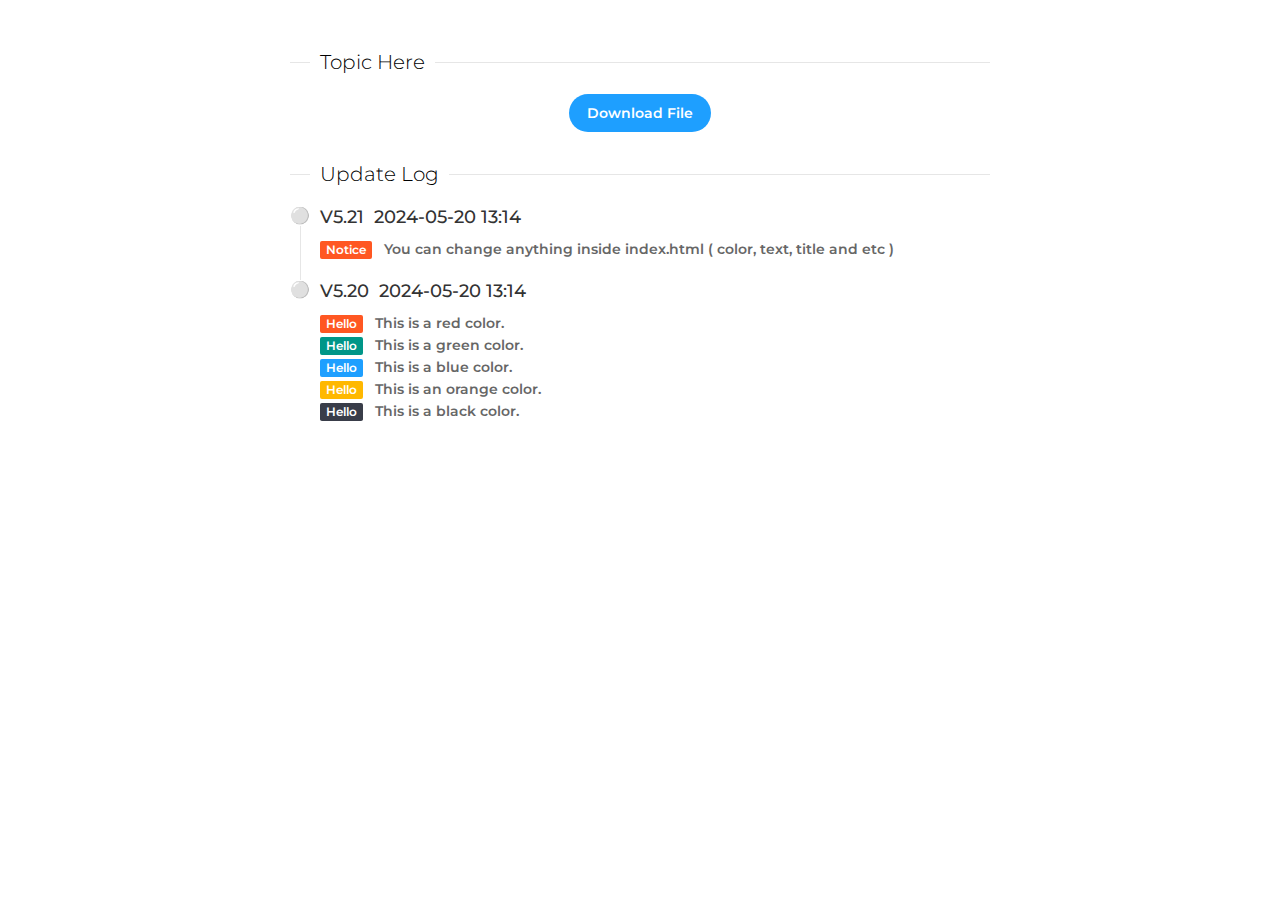
==== commit 20a75ef4: "Modified the content inside timeline" ====
--- a/index.html
+++ b/index.html
@@ -6,7 +6,7 @@
 <html>
 <head>
   <meta charset="utf-8">
-  <title>CodeScript - 更新日志</title>
+  <title>Version Update Log - i4.GS</title>
   <meta name="renderer" content="webkit">
   <meta http-equiv="X-UA-Compatible" content="IE=edge,chrome=1">
   <meta name="viewport" content="width=device-width, initial-scale=1, maximum-scale=1">
@@ -16,27 +16,21 @@
 </head>
 <body style="padding:20px;max-width:700px;margin:0 auto;">
 <fieldset class="layui-elem-field layui-field-title" style="margin-top: 30px;">
-  <legend class="title">Code Script</legend>
+  <legend class="title">Topic Here</legend>
 </fieldset>
 
 <center>
-<a href="#"><button type="button" class="layui-btn layui-btn-normal layui-btn-radius">Code Script</button></a><br>
+<a href="#"><button type="button" class="layui-btn layui-btn-normal layui-btn-radius">Download File</button></a><br>
 </center>
 
 <fieldset class="layui-elem-field layui-field-title" style="margin-top: 30px;">
-  <legend>更新日志</legend>
+  <legend>Update Log</legend>
 </fieldset>
 
 <ul class="layui-timeline">
-    <li class="layui-timeline-item"><i class="layui-icon layui-timeline-axis">⚪</i><div class="layui-timeline-content layui-text"><h3 class="layui-timeline-title">Beta - V1.4&nbsp;&nbsp;2024-06-26 18:02</h3><span class="layui-badge layui-bg-green">新增</span> &nbsp;&nbsp;搜不到对应手机号跳过处理<br><span class="layui-badge layui-bg-blue">优化</span> &nbsp;&nbsp;隐藏所有手机号，除了前三位数字</div></li>
+    <li class="layui-timeline-item"><i class="layui-icon layui-timeline-axis">⚪</i><div class="layui-timeline-content layui-text"><h3 class="layui-timeline-title">V5.21&nbsp;&nbsp;2024-05-20 13:14</h3><span class="layui-badge layui-bg-red">Notice</span> &nbsp;&nbsp;You can change anything inside index.html ( color, text, title and etc )</div></li>
 
-    <li class="layui-timeline-item"><i class="layui-icon layui-timeline-axis">⚪</i><div class="layui-timeline-content layui-text"><h3 class="layui-timeline-title">Beta - V1.3&nbsp;&nbsp;2024-06-24 19:42</h3><span class="layui-badge layui-bg-green">新增</span> &nbsp;&nbsp;API 新增 id & status<br><span class="layui-badge layui-bg-green">新增</span> &nbsp;&nbsp;网页 手机号状态检查页面<br><span class="layui-badge layui-bg-blue">优化</span> &nbsp;&nbsp;脚本 根据数据状态检查是否需要执行<br><span class="layui-badge layui-bg-blue">优化</span> &nbsp;&nbsp;网页 UI 美化</div></li>
-    
-    <li class="layui-timeline-item"><i class="layui-icon layui-timeline-axis">⚪</i><div class="layui-timeline-content layui-text"><h3 class="layui-timeline-title">Beta - V1.2&nbsp;&nbsp;2024-06-24 16:30</h3><span class="layui-badge layui-bg-orange">修复</span> &nbsp;&nbsp;微信版本号不同导致无法运行<br><span class="layui-badge layui-bg-black">其他</span> &nbsp;&nbsp;微信固定版本号：Android 8.0.48</div></li>
-
-    <li class="layui-timeline-item"><i class="layui-icon layui-timeline-axis">⚪</i><div class="layui-timeline-content layui-text"><h3 class="layui-timeline-title">Beta - V1.1&nbsp;&nbsp;2024-06-24 15:45</h3><span class="layui-badge layui-bg-blue">优化</span> &nbsp;&nbsp;优化部分细节</div></li>
-
-    <li class="layui-timeline-item"><i class="layui-icon layui-timeline-axis">⚪</i><div class="layui-timeline-content layui-text"><h3 class="layui-timeline-title">Beta - V1.0&nbsp;&nbsp;2024-06-24 14:07</h3><span class="layui-badge layui-bg-black">其他</span> &nbsp;&nbsp;测试版发布</div></li>
+    <li class="layui-timeline-item"><i class="layui-icon layui-timeline-axis">⚪</i><div class="layui-timeline-content layui-text"><h3 class="layui-timeline-title">V5.20&nbsp;&nbsp;2024-05-20 13:14</h3><span class="layui-badge layui-bg-red">Hello</span> &nbsp;&nbsp;This is a red color.<br><span class="layui-badge layui-bg-green">Hello</span> &nbsp;&nbsp;This is a green color.<br><span class="layui-badge layui-bg-blue">Hello</span> &nbsp;&nbsp;This is a blue color.<br><span class="layui-badge layui-bg-orange">Hello</span> &nbsp;&nbsp;This is an orange color.<br><span class="layui-badge layui-bg-black">Hello</span> &nbsp;&nbsp;This is a black color.</div></li>
 </ul>
 
 <script src="js/layui.js" charset="utf-8"></script>
--- a/css/style.css
+++ b/css/style.css
@@ -1,15 +1,13 @@
-@import url('https://fonts.googleapis.com/css2?family=Poppins:ital,wght@0,100;0,200;0,300;0,400;0,500;0,600;0,700;0,800;0,900;1,100;1,200;1,300;1,400;1,500;1,600;1,700;1,800;1,900&display=swap');
-@import url('https://fonts.googleapis.com/css2?family=Rubik:ital,wght@0,300..900;1,300..900&display=swap');
-@import url('https://fonts.googleapis.com/css2?family=Noto+Serif+SC:wght@200..900&family=Rubik:ital,wght@0,300..900;1,300..900&display=swap');
+@import url('https://fonts.googleapis.com/css2?family=Montserrat:wght@100;200;300;400;500;600;700;800;900&display=swap');
 
-.layui-timeline-title{
-    font-family: "Rubik", sans-serif;
+.layui-timeline-title {
+    font-family: "Montserrat", sans-serif;
     font-optical-sizing: auto;
     font-style: normal;
-    }
+}
 
-*{
-    font-family: "Noto Serif SC", serif;
+* {
+    font-family: "Montserrat", sans-serif;
     font-optical-sizing: auto;
     font-weight: 600;
     font-style: normal;
